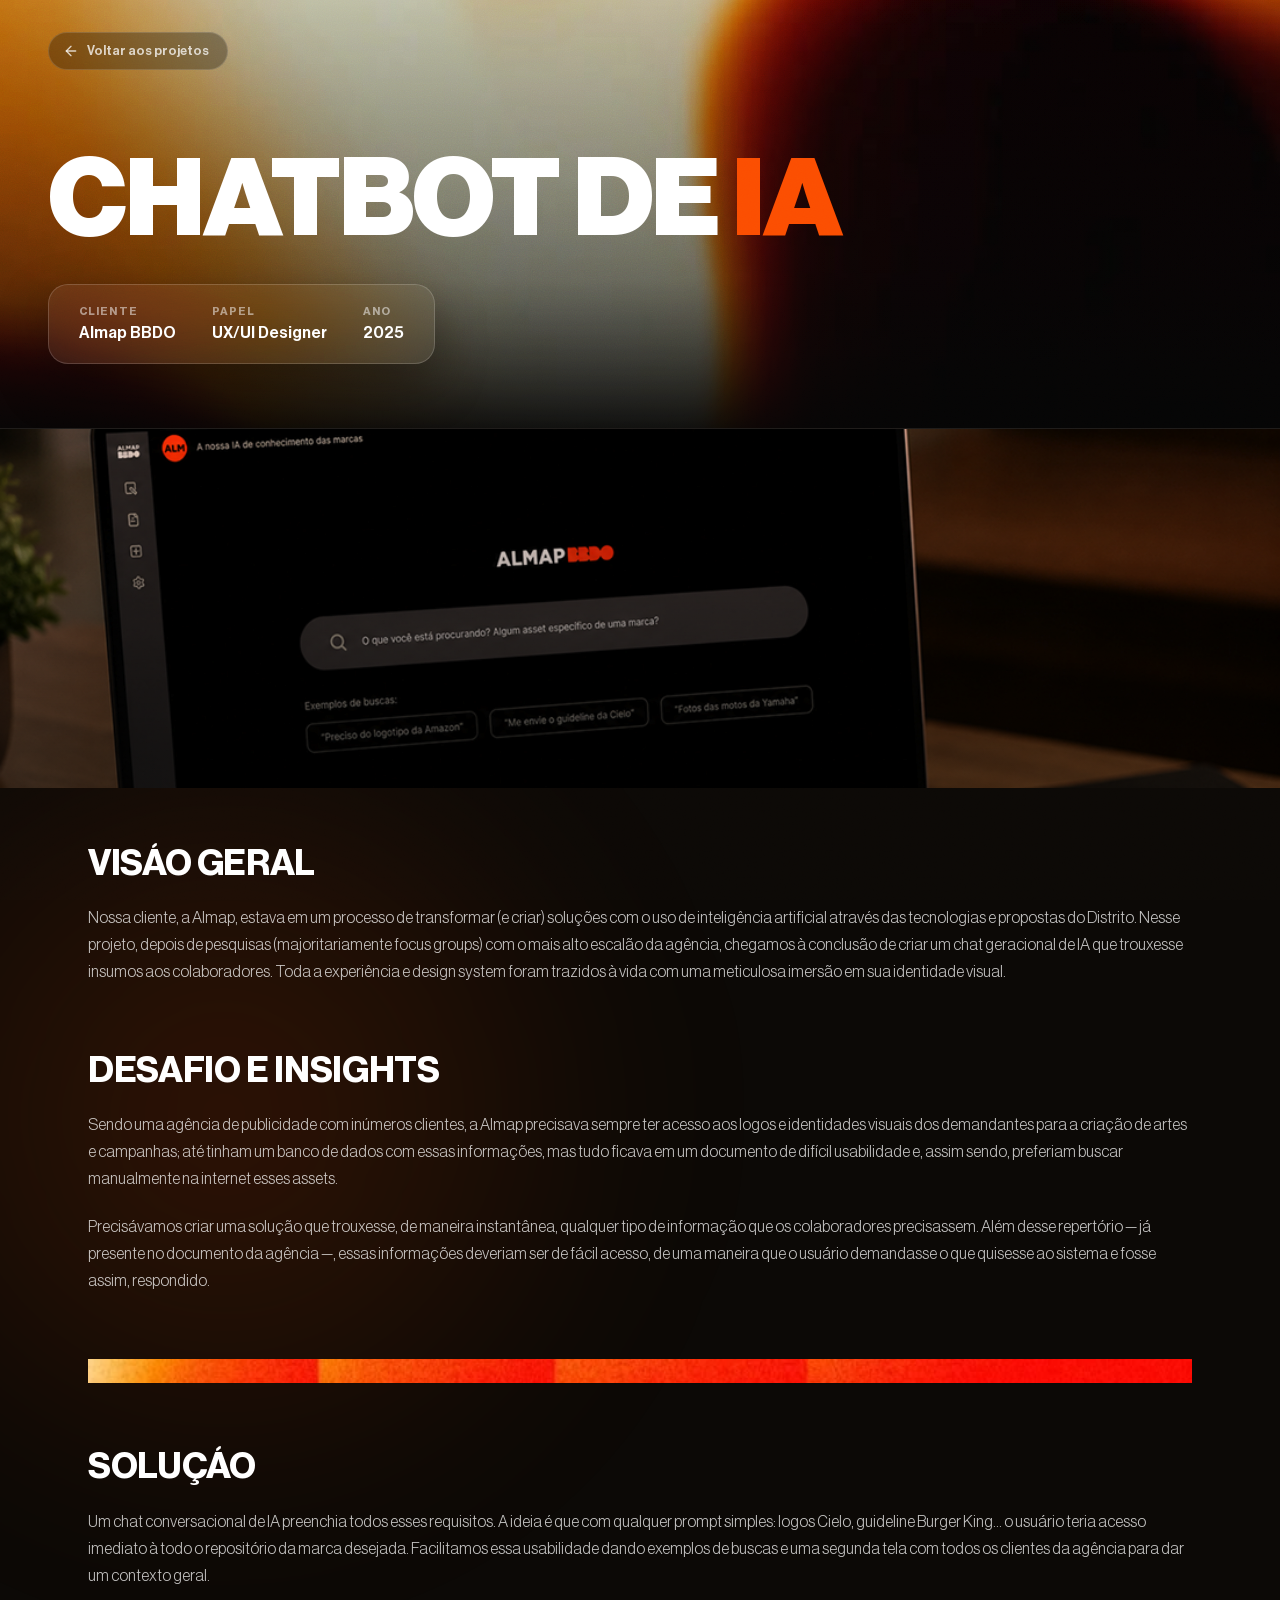
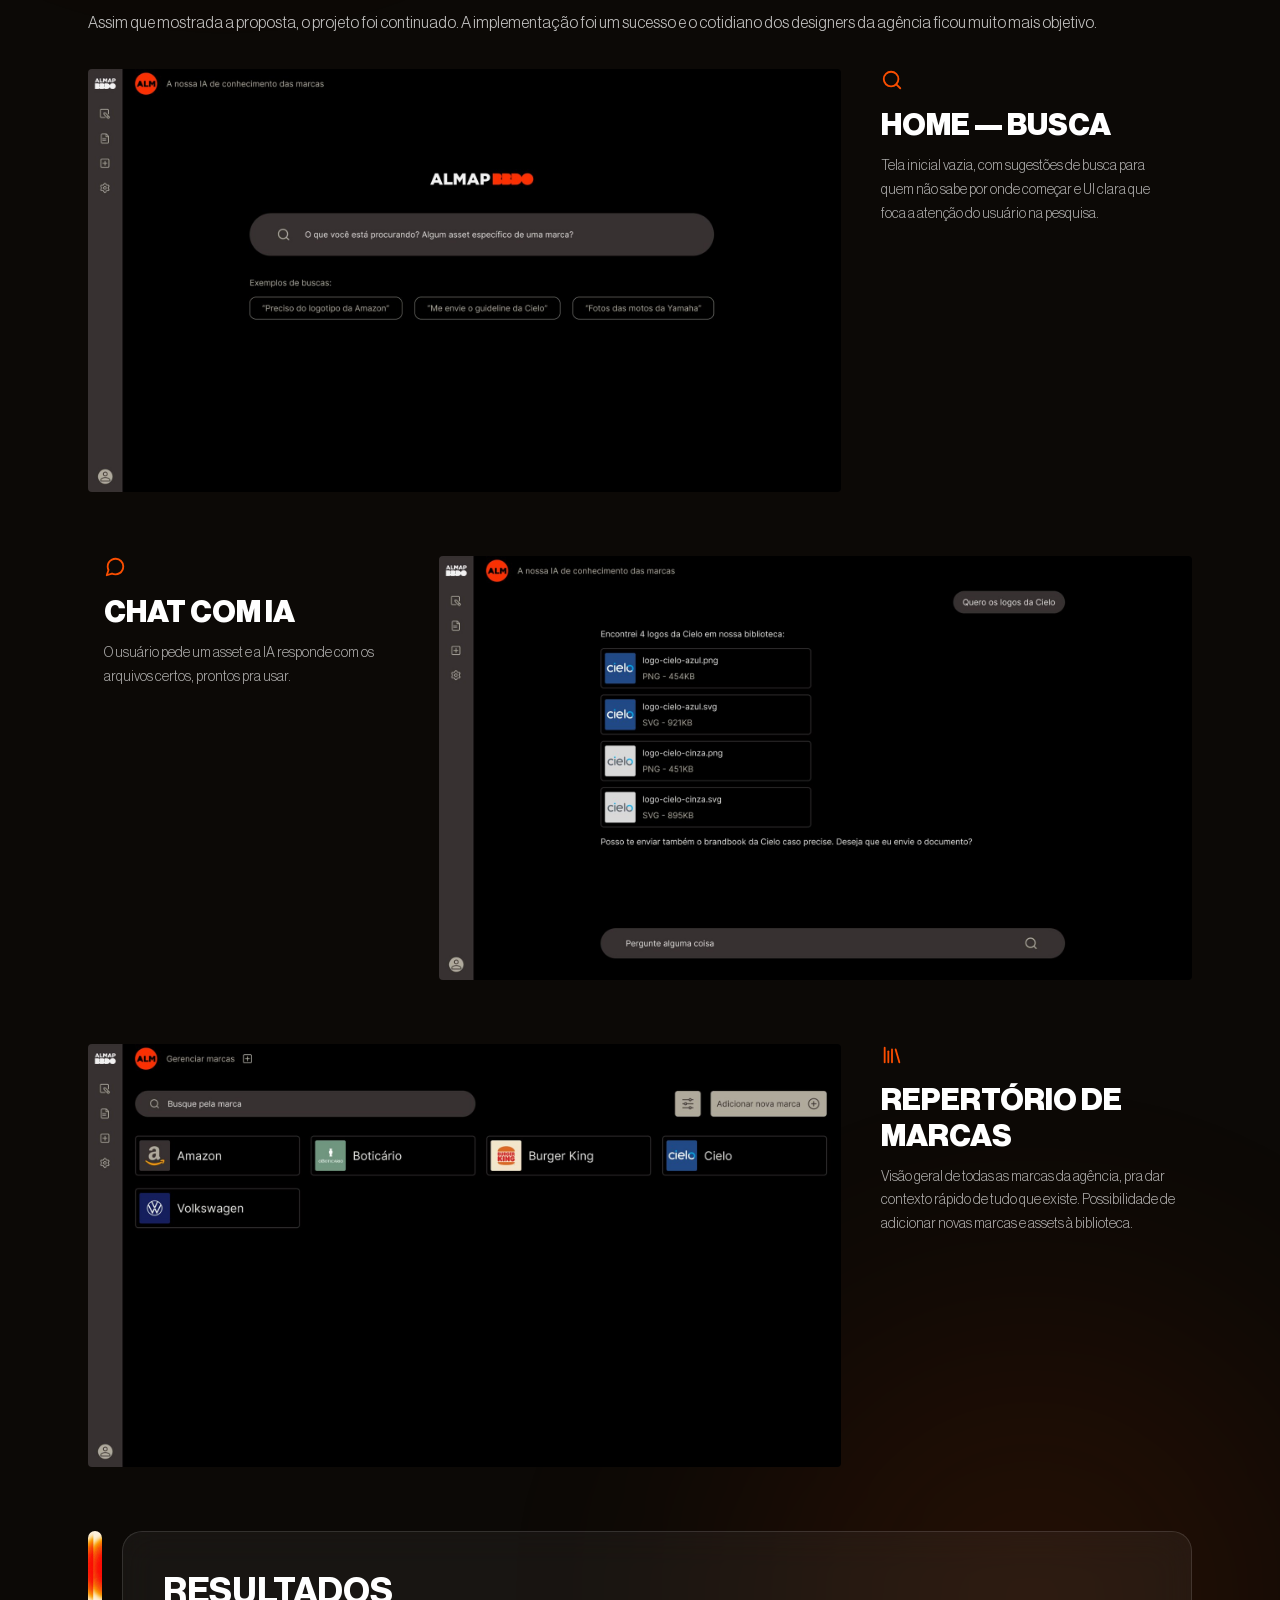
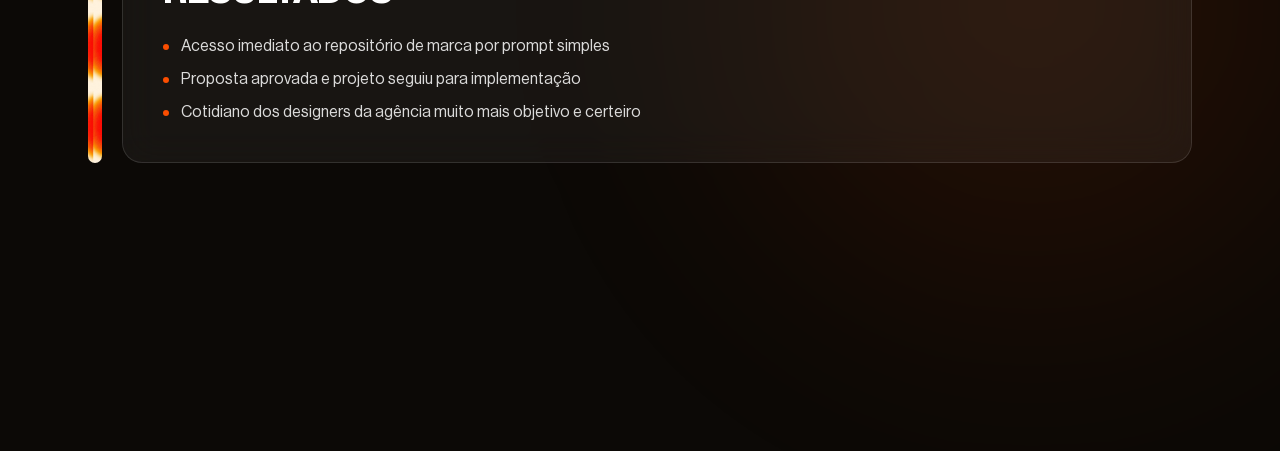
==== projeto-almap.html @ c4fae17b "Initial commit of portfolio site Static site with home page and four case study pages, ready for dep" ====
<!DOCTYPE html>
<html lang="pt-BR">
<head>
<meta charset="UTF-8" />
<meta name="viewport" content="width=device-width, initial-scale=1.0" />
<title>Chatbot de IA — Pedro Perez Dela Torre</title>
<meta name="description" content="Case study: chatbot de IA para busca de ativos de marca na Almap BBDO." />
<link rel="icon" href="assets/logo.png" />
<link rel="stylesheet" href="css/style.css" />
<link rel="stylesheet" href="css/case-study.css" />
</head>
<body class="case-study">

<a href="index.html#projetos" class="cs-back">
  <svg viewBox="0 0 24 24" fill="none" stroke="currentColor" stroke-width="2" stroke-linecap="round" stroke-linejoin="round"><path d="M19 12H5"/><path d="m12 19-7-7 7-7"/></svg>
  Voltar aos projetos
</a>

<section class="cs-hero">
  <div class="cs-heroimg" style="background-image:url('assets/case-study/vibe-flame.png')"></div>
  <div class="cs-darken"></div>
  <div class="cs-grain"></div>
  <div class="cs-hero-body">
    <h1>Chatbot de <em>IA</em></h1>
    <div class="cs-glass-card">
      <div class="meta-item"><label>Cliente</label><span>Almap BBDO</span></div>
      <div class="meta-item"><label>Papel</label><span>UX/UI Designer</span></div>
      <div class="meta-item"><label>Ano</label><span>2025</span></div>
    </div>
  </div>
</section>

<div class="cs-cover-wrap"><img src="assets/project-almap-cover.png" alt="Chatbot de IA" style="object-position:center 20%;" /></div>

<div class="cs-content">
  <div class="glow-spot a"></div>
  <div>
    <h2 class="cs-section-title">Visão geral</h2>
    <p class="cs-body-text">Nossa cliente, a Almap, estava em um processo de transformar (e criar) soluções com o uso de inteligência artificial através das tecnologias e propostas do Distrito. Nesse projeto, depois de pesquisas (majoritariamente focus groups) com o mais alto escalão da agência, chegamos à conclusão de criar um chat geracional de IA que trouxesse insumos aos colaboradores. Toda a experiência e design system foram trazidos à vida com uma meticulosa imersão em sua identidade visual.</p>
  </div>

  <div>
    <h2 class="cs-section-title">Desafio e insights</h2>
    <p class="cs-body-text">Sendo uma agência de publicidade com inúmeros clientes, a Almap precisava sempre ter acesso aos logos e identidades visuais dos demandantes para a criação de artes e campanhas; até tinham um banco de dados com essas informações, mas tudo ficava em um documento de difícil usabilidade e, assim sendo, preferiam buscar manualmente na internet esses assets.</p>
    <p class="cs-body-text" style="margin-top:20px;">Precisávamos criar uma solução que trouxesse, de maneira instantânea, qualquer tipo de informação que os colaboradores precisassem. Além desse repertório — já presente no documento da agência —, essas informações deveriam ser de fácil acesso, de uma maneira que o usuário demandasse o que quisesse ao sistema e fosse assim, respondido.</p>
  </div>
</div>

<div class="cs-strip-divider"></div>

<div class="cs-content">
  <div class="glow-spot c"></div>
  <div>
    <h2 class="cs-section-title">Solução</h2>
    <p class="cs-body-text">Um chat conversacional de IA preenchia todos esses requisitos. A ideia é que com qualquer prompt simples: logos Cielo, guideline Burger King… o usuário teria acesso imediato à todo o repositório da marca desejada. Facilitamos essa usabilidade dando exemplos de buscas e uma segunda tela com todos os clientes da agência para dar um contexto geral.</p>
    <p class="cs-body-text" style="margin-top:20px;">Assim que mostrada a proposta, o projeto foi continuado. A implementação foi um sucesso e o cotidiano dos designers da agência ficou muito mais objetivo.</p>

    <div class="cs-zigzag">
      <div class="cs-zigzag-row">
        <div class="cs-zigzag-imgwrap"><img src="assets/case-study/almap/home.jpg" alt="Home — busca" /></div>
        <div class="cs-zigzag-text">
          <div class="cs-zigzag-num"><svg viewBox="0 0 24 24" fill="none" stroke="currentColor" stroke-width="2" stroke-linecap="round" stroke-linejoin="round"><circle cx="11" cy="11" r="8"/><path d="m21 21-4.3-4.3"/></svg></div>
          <div class="cs-zigzag-title">Home — busca</div>
          <div class="cs-zigzag-desc">Tela inicial vazia, com sugestões de busca para quem não sabe por onde começar e UI clara que foca a atenção do usuário na pesquisa.</div>
        </div>
      </div>
      <div class="cs-zigzag-row rev">
        <div class="cs-zigzag-imgwrap"><img src="assets/case-study/almap/chat.jpg" alt="Chat com IA" /></div>
        <div class="cs-zigzag-text">
          <div class="cs-zigzag-num"><svg viewBox="0 0 24 24" fill="none" stroke="currentColor" stroke-width="2" stroke-linecap="round" stroke-linejoin="round"><path d="M21 11.5a8.38 8.38 0 0 1-.9 3.8 8.5 8.5 0 0 1-7.6 4.7 8.38 8.38 0 0 1-3.8-.9L3 21l1.9-5.7a8.38 8.38 0 0 1-.9-3.8 8.5 8.5 0 0 1 4.7-7.6 8.38 8.38 0 0 1 3.8-.9h.5a8.48 8.48 0 0 1 8 8v.5z"/></svg></div>
          <div class="cs-zigzag-title">Chat com IA</div>
          <div class="cs-zigzag-desc">O usuário pede um asset e a IA responde com os arquivos certos, prontos pra usar.</div>
        </div>
      </div>
      <div class="cs-zigzag-row">
        <div class="cs-zigzag-imgwrap"><img src="assets/case-study/almap/marcas.jpg" alt="Gerenciar marcas" /></div>
        <div class="cs-zigzag-text">
          <div class="cs-zigzag-num"><svg viewBox="0 0 24 24" fill="none" stroke="currentColor" stroke-width="2" stroke-linecap="round" stroke-linejoin="round"><path d="m16 6 4 14"/><path d="M12 6v14"/><path d="M8 8v12"/><path d="M4 4v16"/></svg></div>
          <div class="cs-zigzag-title">Repertório de marcas</div>
          <div class="cs-zigzag-desc">Visão geral de todas as marcas da agência, pra dar contexto rápido de tudo que existe. Possibilidade de adicionar novas marcas e assets à biblioteca.</div>
        </div>
      </div>
    </div>
  </div>

  <div class="cs-result-row">
    <div class="cs-rail-accent"></div>
    <div class="cs-result-card">
      <h2 class="cs-section-title" style="margin-bottom:24px;">Resultados</h2>
      <ul class="cs-result-list">
        <li>Acesso imediato ao repositório de marca por prompt simples</li>
        <li>Proposta aprovada e projeto seguiu para implementação</li>
        <li>Cotidiano dos designers da agência muito mais objetivo e certeiro</li>
      </ul>
    </div>
  </div>
</div>

</body>
</html>
---- css/style.css ----
/* ---------- Fonts ---------- */
@font-face {
  font-family: "Neue Haas Display";
  src: url("../fonts/NeueHaasDisplayXXThin.ttf") format("truetype");
  font-weight: 100;
  font-style: normal;
  font-display: swap;
}
@font-face {
  font-family: "Neue Haas Display";
  src: url("../fonts/NeueHaasDisplayThin.ttf") format("truetype");
  font-weight: 200;
  font-style: normal;
  font-display: swap;
}
@font-face {
  font-family: "Neue Haas Display";
  src: url("../fonts/NeueHaasDisplayLight.ttf") format("truetype");
  font-weight: 300;
  font-style: normal;
  font-display: swap;
}
@font-face {
  font-family: "Neue Haas Display";
  src: url("../fonts/NeueHaasDisplayRoman.ttf") format("truetype");
  font-weight: 400;
  font-style: normal;
  font-display: swap;
}
@font-face {
  font-family: "Neue Haas Display";
  src: url("../fonts/NeueHaasDisplayMedium.ttf") format("truetype");
  font-weight: 500;
  font-style: normal;
  font-display: swap;
}
@font-face {
  font-family: "Neue Haas Display";
  src: url("../fonts/NeueHaasDisplayBold.ttf") format("truetype");
  font-weight: 700;
  font-style: normal;
  font-display: swap;
}
@font-face {
  font-family: "Neue Haas Display";
  src: url("../fonts/NeueHaasDisplayBlack.ttf") format("truetype");
  font-weight: 900;
  font-style: normal;
  font-display: swap;
}

/* ---------- Reset ---------- */
* { margin: 0; padding: 0; box-sizing: border-box; }
html { scroll-behavior: smooth; }
body {
  font-family: "Neue Haas Display", -apple-system, BlinkMacSystemFont, "Segoe UI", sans-serif;
  background: #0a0a0a;
  color: #fff;
  -webkit-font-smoothing: antialiased;
  overflow-x: hidden;
}
img { display: block; max-width: 100%; }
a { color: inherit; text-decoration: none; }
button { font: inherit; }

/* ---------- Tokens ---------- */
:root {
  --orange: #fb4e01;
  --orange-deep: #d63e00;
  --black: #0a0a0a;
  --page-pad: clamp(24px, 4vw, 48px);
  --topbar-h: clamp(72px, 9vw, 104px);
}

/* ---------- Topbar: logo | nav pill | name, all on one vertical axis ---------- */
.topbar {
  position: fixed;
  top: 0;
  left: 0;
  right: 0;
  z-index: 100;
  height: var(--topbar-h);
  display: grid;
  grid-template-columns: 1fr auto 1fr;
  align-items: center;
  padding: 0 var(--page-pad);
  pointer-events: none;
}
.topbar > * { pointer-events: auto; }

.logo-mark {
  justify-self: start;
  transition: opacity 0.3s ease, transform 0.3s ease;
}
.logo-mark img { width: 38px; height: auto; display: block; }

.topbar .name {
  justify-self: end;
  font-weight: 400;
  font-size: clamp(15px, 1.6vw, 22px);
  letter-spacing: 0.01em;
  white-space: nowrap;
  overflow: hidden;
  text-overflow: ellipsis;
  max-width: 100%;
  transition: opacity 0.3s ease, transform 0.3s ease;
}

.topbar.is-scrolled .logo-mark,
.topbar.is-scrolled .name {
  opacity: 0;
  transform: translateY(-6px);
  pointer-events: none;
}

.nav-pill {
  display: flex;
  align-items: center;
  gap: clamp(16px, 3vw, 48px);
  padding: 14px clamp(18px, 3vw, 32px);
  background: rgba(0, 0, 0, 0.14);
  backdrop-filter: blur(10px);
  -webkit-backdrop-filter: blur(10px);
  border-radius: 999px;
  border: 1px solid rgba(255, 255, 255, 0.08);
}
.nav-pill a {
  display: flex;
  align-items: center;
  justify-content: center;
  width: 36px;
  height: 36px;
  color: rgba(255, 255, 255, 0.4);
  transition: color 0.2s ease;
}
.nav-pill a svg {
  width: 24px;
  height: 24px;
  transition: transform 0.2s ease;
}
.nav-pill a[data-section="contato"] svg {
  width: 21px;
  height: 21px;
}
.nav-pill a:hover { color: rgba(255, 255, 255, 0.7); }
.nav-pill a.is-active {
  color: #fff;
}
.nav-pill a.is-active svg {
  transform: scale(1.2);
}

/* ---------- Hero ---------- */
.hero {
  position: relative;
  min-height: 100vh;
  min-height: 100dvh;
  background-color: #fa4f02;
  background-image: url("../assets/home-bg.png");
  background-size: auto 115%;
  background-position: center calc(100% + 35px);
  background-repeat: no-repeat;
  display: flex;
  align-items: center;
  overflow: hidden;
  scroll-margin-top: var(--topbar-h);
}
.hero-inner {
  position: relative;
  z-index: 1;
  width: 100%;
  padding: 0 var(--page-pad);
}
.hero h1 {
  font-weight: 300;
  font-size: clamp(48px, 8vw, 96px);
  line-height: 0.98;
  letter-spacing: -0.01em;
}
.hero-tags {
  display: flex;
  flex-direction: column;
  gap: 10px;
  margin-top: clamp(24px, 4vw, 40px);
}
.tags-row {
  display: flex;
  flex-wrap: wrap;
  gap: 10px;
}
.hero-tags span {
  border: 1px solid rgba(255, 255, 255, 0.55);
  border-radius: 999px;
  padding: 8px 18px;
  font-size: 13px;
  font-weight: 700;
  white-space: nowrap;
  background: rgba(0, 0, 0, 0.12);
}
.hero-name { display: none; }

/* ---------- Projects section ---------- */
#projetos {
  position: relative;
  overflow: hidden;
  background-color: var(--black);
  background-image: url("../assets/projects-bg-plain.png");
  background-size: 100% auto;
  background-position: top center;
  background-repeat: no-repeat;
  background-attachment: fixed;
  scroll-margin-top: var(--topbar-h);
}
.projects-ball {
  position: absolute;
  top: 0;
  left: 0;
  width: clamp(560px, 75vw, 1100px);
  aspect-ratio: 1 / 1;
  background-image: url("../assets/projects-bola.png");
  background-size: contain;
  background-repeat: no-repeat;
  background-position: center;
  opacity: 0.4;
  pointer-events: none;
  z-index: 0;
  will-change: transform;
}
.projects-hero {
  position: relative;
  min-height: 60vh;
  display: flex;
  align-items: flex-end;
  padding: calc(var(--topbar-h) + 88px) var(--page-pad) 64px;
}
.projects-hero h1 {
  font-weight: 300;
  font-size: clamp(36px, 6vw, 56px);
}

.project-list {
  position: relative;
  display: flex;
  flex-direction: column;
  gap: clamp(32px, 6vw, 64px);
  padding: 0 var(--page-pad) 120px;
  max-width: 1200px;
  margin: 0 auto;
}

.project-card {
  position: relative;
  border-radius: 20px;
  overflow: hidden;
  background: #050505;
  box-shadow: 0 30px 60px rgba(0, 0, 0, 0.45);
}
.project-card .card-link {
  position: absolute;
  inset: 0;
  z-index: 5;
}
.project-card .cover {
  position: relative;
  height: clamp(280px, 42vw, 460px);
  overflow: hidden;
}
.project-card .cover img {
  width: 100%;
  height: 100%;
  object-fit: cover;
  object-position: center 30%;
}
.project-card .cover::after {
  content: "";
  position: absolute;
  inset: 0;
  background: linear-gradient(to bottom, rgba(0, 0, 0, 0) 45%, rgba(0, 0, 0, 0.55) 75%, rgba(0, 0, 0, 0.92) 100%);
}
.project-card .body {
  position: relative;
  padding: 0 clamp(24px, 4vw, 48px) clamp(28px, 4vw, 40px);
  margin-top: -80px;
}
.project-card .tag {
  display: inline-block;
  border: 1px solid rgba(255, 255, 255, 0.6);
  border-radius: 999px;
  padding: 8px 18px;
  font-size: 13px;
  font-weight: 700;
  margin-bottom: 20px;
}
.project-card h2 {
  font-weight: 800;
  font-size: clamp(24px, 3.4vw, 40px);
  line-height: 1.1;
  max-width: 80%;
}
.project-card .year {
  color: var(--orange);
  font-weight: 500;
  margin-top: 10px;
  font-size: 15px;
}
.project-card .brand {
  margin-top: 28px;
  height: 22px;
}
.project-card .brand img { height: 100%; width: auto; }
.project-card .arrow-btn {
  position: absolute;
  right: clamp(24px, 4vw, 48px);
  bottom: clamp(28px, 4vw, 40px);
  width: 64px;
  height: 64px;
  border-radius: 18px;
  border: 1px solid rgba(255, 255, 255, 0.35);
  color: var(--orange);
  display: flex;
  align-items: center;
  justify-content: center;
  transition: background 0.2s ease, color 0.2s ease, transform 0.2s ease;
}
.project-card .arrow-btn svg { width: 22px; height: 22px; }
.project-card:hover .arrow-btn {
  background: var(--orange);
  border-color: var(--orange);
  color: #0a0a0a;
  transform: translate(3px, -3px);
}

/* ---------- Footer / Contato (anchor section, not a page) ---------- */
.site-footer {
  scroll-margin-top: var(--topbar-h);
  background: var(--black);
  border-top: 1px solid rgba(255, 255, 255, 0.08);
  padding: clamp(48px, 8vw, 96px) var(--page-pad) 0;
  display: flex;
  flex-direction: column;
  gap: clamp(36px, 6vw, 56px);
}

.footer-split {
  width: 100%;
  max-width: 1200px;
  margin: 0 auto;
  display: grid;
  grid-template-columns: 1.3fr 1fr;
  gap: clamp(32px, 5vw, 56px);
  align-items: start;
}
.footer-intro .logo-mark img {
  width: clamp(48px, 6vw, 72px);
  height: auto;
  margin-bottom: clamp(20px, 3vw, 28px);
}
.site-footer h2 {
  font-weight: 300;
  font-size: clamp(44px, 7vw, 84px);
  line-height: 1.05;
}

.contact-col {
  display: flex;
  flex-direction: column;
  gap: 32px;
}
.contact-col .row {
  display: flex;
  flex-direction: column;
  gap: 8px;
  border-bottom: 1px solid rgba(255, 255, 255, 0.1);
  padding-bottom: 24px;
}
.contact-col .row:last-child { border-bottom: none; padding-bottom: 0; }
.contact-col label {
  font-size: 13px;
  font-weight: 700;
  letter-spacing: 0.1em;
  text-transform: uppercase;
  color: rgba(255, 255, 255, 0.4);
}
.contact-col a {
  display: block;
  font-size: clamp(20px, 2.6vw, 33px);
  font-weight: 500;
  line-height: 1.1;
  color: #fff;
  white-space: nowrap;
  transition: color 0.2s ease;
}
.contact-col a:hover { color: var(--orange); }

.footer-bottom {
  width: 100%;
  max-width: 1200px;
  margin: 0 auto;
  display: flex;
  align-items: center;
  justify-content: space-between;
  gap: 16px;
  padding: clamp(16px, 3vw, 20px) 0;
  border-top: 1px solid rgba(255, 255, 255, 0.08);
  color: rgba(255, 255, 255, 0.4);
  font-size: 13px;
}
.back-top {
  display: inline-flex;
  align-items: center;
  gap: 6px;
  color: rgba(255, 255, 255, 0.55);
  transition: color 0.2s ease;
}
.back-top:hover { color: #fff; }

/* ---------- Responsive ---------- */
@media (max-width: 860px) {
  .hero::after {
    content: "";
    position: absolute;
    inset: 0;
    background: linear-gradient(180deg, rgba(0, 0, 0, 0) 0%, rgba(0, 0, 0, 0.45) 45%, rgba(0, 0, 0, 0.72) 100%);
    z-index: 0;
  }
  .hero-inner {
    padding-top: calc(var(--topbar-h) + 24px);
  }
  .topbar .name { display: none; }
  .logo-mark img { width: 28px; }
  .hero-name {
    display: block;
    margin-bottom: 10px;
    font-weight: 500;
    font-size: 13px;
    letter-spacing: 0.08em;
    text-transform: uppercase;
    opacity: 0.75;
  }
  .project-card .body { margin-top: -60px; }
  .project-card h2 { max-width: 100%; }
  .project-card .arrow-btn { width: 52px; height: 52px; border-radius: 14px; }
  .footer-split {
    grid-template-columns: 1fr;
    align-items: start;
    gap: 32px;
  }
}
---- css/case-study.css ----
/* ---------- Case Study template (shared across all projects) ---------- */

body.case-study {
  background: #0c0906;
  position: relative;
  overflow-x: hidden;
}

/* continuous grain across the whole page */
body.case-study::before {
  content: "";
  position: fixed;
  inset: 0;
  z-index: 50;
  opacity: 0.05;
  mix-blend-mode: overlay;
  pointer-events: none;
  background-image: url("data:image/svg+xml,%3Csvg xmlns='http://www.w3.org/2000/svg' width='180' height='180'%3E%3Cfilter id='n'%3E%3CfeTurbulence type='fractalNoise' baseFrequency='0.85' numOctaves='2' stitchTiles='stitch'/%3E%3C/filter%3E%3Crect width='100%25' height='100%25' filter='url(%23n)'/%3E%3C/svg%3E");
}

/* soft ambient glows behind content columns */
.glow-spot {
  position: absolute;
  width: min(70vw, 900px);
  aspect-ratio: 1 / 1;
  border-radius: 50%;
  pointer-events: none;
  z-index: 0;
  filter: blur(80px);
}
.glow-spot.a { top: -120px; left: -22%; background: radial-gradient(circle, rgba(251, 78, 1, 0.16), transparent 70%); }
.glow-spot.c { bottom: -160px; right: -20%; background: radial-gradient(circle, rgba(214, 62, 0, 0.14), transparent 70%); }
.cs-content > .glow-spot { position: absolute; z-index: -1; }

/* back link */
.cs-back {
  position: fixed;
  top: clamp(20px, 3vw, 32px);
  left: clamp(20px, 4vw, 48px);
  z-index: 40;
  display: inline-flex;
  align-items: center;
  gap: 8px;
  font-size: 13px;
  font-weight: 500;
  color: rgba(255, 255, 255, 0.75);
  background: rgba(0, 0, 0, 0.3);
  backdrop-filter: blur(14px);
  -webkit-backdrop-filter: blur(14px);
  border: 1px solid rgba(255, 255, 255, 0.14);
  border-radius: 999px;
  padding: 10px 18px 10px 14px;
  transition: color 0.2s ease, background 0.2s ease;
}
.cs-back svg { width: 16px; height: 16px; }
.cs-back:hover { color: #fff; background: rgba(0, 0, 0, 0.5); }

.eyebrow {
  display: inline-block;
  font-size: 12px;
  font-weight: 700;
  letter-spacing: 0.14em;
  text-transform: uppercase;
  color: var(--orange);
  margin-bottom: 20px;
}
.cs-section-title {
  font-weight: 700;
  text-transform: uppercase;
  letter-spacing: -0.01em;
  font-size: clamp(24px, 3vw, 36px);
  line-height: 1.15;
  margin-bottom: 20px;
}
.cs-body-text {
  font-size: 16px;
  line-height: 1.7;
  font-weight: 300;
  color: rgba(255, 255, 255, 0.75);
  max-width: none;
}
.cs-result-list { list-style: none; display: flex; flex-direction: column; gap: 14px; margin-top: 20px; }
.cs-result-list li { display: flex; align-items: center; gap: 12px; font-size: 16px; color: rgba(255, 255, 255, 0.85); }
.cs-result-list li::before { content: ""; width: 6px; height: 6px; border-radius: 50%; background: var(--orange); flex-shrink: 0; }

/* ---------- Hero ---------- */
.cs-hero {
  position: relative;
  display: flex;
  flex-direction: column;
  justify-content: flex-end;
  padding: 150px var(--page-pad) 64px;
  overflow: hidden;
  background: #0c0906;
  border-bottom: 1px solid rgba(255, 255, 255, 0.08);
}
.cs-hero .cs-heroimg {
  position: absolute;
  inset: 0;
  z-index: 0;
  background-size: cover;
  background-position: center;
}
.cs-hero .cs-darken { position: absolute; inset: 0; z-index: 0; background: rgba(0, 0, 0, 0.1); }
.cs-hero .cs-heroimg::after {
  content: "";
  position: absolute;
  inset: 0;
  background: linear-gradient(180deg, rgba(5, 5, 5, 0.15) 0%, rgba(5, 5, 5, 0.55) 65%, rgba(5, 5, 5, 0.95) 100%);
}
.cs-hero .cs-grain {
  position: absolute;
  inset: 0;
  z-index: 1;
  opacity: 0.09;
  mix-blend-mode: overlay;
  pointer-events: none;
  background-image: url("data:image/svg+xml,%3Csvg xmlns='http://www.w3.org/2000/svg' width='180' height='180'%3E%3Cfilter id='n'%3E%3CfeTurbulence type='fractalNoise' baseFrequency='0.85' numOctaves='2' stitchTiles='stitch'/%3E%3C/filter%3E%3Crect width='100%25' height='100%25' filter='url(%23n)'/%3E%3C/svg%3E");
}
.cs-hero-body { position: relative; z-index: 2; }
.cs-hero h1 {
  font-weight: 900;
  font-size: clamp(44px, 8.5vw, 110px);
  line-height: 0.94;
  letter-spacing: -0.02em;
  text-transform: uppercase;
}
.cs-hero h1 em { font-style: normal; color: var(--orange); }
.cs-hero .cs-sub {
  font-size: clamp(15px, 1.7vw, 19px);
  font-weight: 300;
  color: rgba(255, 255, 255, 0.75);
  max-width: 600px;
  margin: 22px 0 36px;
}
.cs-glass-card {
  display: inline-flex;
  gap: clamp(20px, 3vw, 36px);
  margin-top: clamp(24px, 3vw, 32px);
  padding: 20px clamp(20px, 3vw, 30px);
  border-radius: 20px;
  background: rgba(255, 255, 255, 0.07);
  backdrop-filter: blur(22px) saturate(140%);
  -webkit-backdrop-filter: blur(22px) saturate(140%);
  border: 1px solid rgba(255, 255, 255, 0.16);
  box-shadow: 0 20px 50px rgba(0, 0, 0, 0.35);
}
.cs-glass-card .meta-item label { display: block; font-size: 11px; font-weight: 700; letter-spacing: 0.1em; text-transform: uppercase; color: rgba(255, 255, 255, 0.5); margin-bottom: 6px; }
.cs-glass-card .meta-item span { font-size: 16px; font-weight: 500; }

/* ---------- Cover ---------- */
.cs-cover-wrap { position: relative; }
.cs-cover-wrap img { width: 100%; height: clamp(220px, 28vw, 420px); object-fit: cover; object-position: center; margin: 0 auto; }
.cs-cover-wrap::after {
  content: "";
  position: absolute;
  inset: 0;
  background: linear-gradient(180deg, rgba(251, 78, 1, 0.12), rgba(10, 10, 10, 0.55) 90%);
  mix-blend-mode: multiply;
  pointer-events: none;
}

/* ---------- Content ---------- */
.cs-content {
  position: relative;
  max-width: 1200px;
  margin: 0 auto;
  padding: clamp(40px, 5vw, 72px) var(--page-pad);
  display: flex;
  flex-direction: column;
  gap: clamp(40px, 5vw, 72px);
}
.cs-content > * { position: relative; z-index: 1; }
.cs-cover-wrap + .cs-content { padding-top: clamp(32px, 5vw, 56px); }
.cs-content:last-of-type { padding-bottom: clamp(72px, 10vw, 130px); }

/* ---------- Glass compare frames ---------- */
.cs-compare { display: grid; grid-template-columns: 1fr 1fr; gap: 20px; }
.cs-compare.single { grid-template-columns: 1fr; max-width: 640px; margin-top: 32px; }

/* ---------- Editorial minimal image (no card, flows with text) ---------- */
.cs-editorial-rule { height: 2px; width: calc(50% - 270px); background: var(--orange); margin-top: 32px; }
.cs-editorial-rule.bottom-right { margin-top: 24px; margin-left: auto; }
.cs-editorial-img { max-width: 720px; margin: 18px auto 0; }
.cs-editorial-img img { border-radius: 2px; }
.cs-editorial-cap { margin-top: 12px; font-size: 13px; font-weight: 300; color: rgba(255, 255, 255, 0.5); text-align: right; }
.cs-editorial-title { margin-top: 32px; font-size: 13px; font-weight: 300; color: rgba(255, 255, 255, 0.5); text-align: left; }
.cs-editorial-title + .cs-editorial-rule { margin-top: 8px; }
.cs-compare figure {
  border-radius: 18px;
  overflow: hidden;
  background: rgba(255, 255, 255, 0.05);
  backdrop-filter: blur(14px);
  -webkit-backdrop-filter: blur(14px);
  border: 1px solid rgba(255, 255, 255, 0.14);
}
.cs-compare figcaption {
  padding: 14px 20px;
  font-size: 11px;
  font-weight: 700;
  letter-spacing: 0.1em;
  text-transform: uppercase;
  color: rgba(255, 255, 255, 0.5);
  border-top: 1px solid rgba(255, 255, 255, 0.1);
}
.cs-compare figcaption.after { color: var(--orange); }

/* ---------- Process image gallery ---------- */
.cs-gallery {
  margin-top: 32px;
  display: flex;
  flex-direction: column;
  gap: 16px;
}
.cs-gallery-grid {
  display: grid;
  grid-template-columns: repeat(auto-fit, minmax(240px, 1fr));
}
.cs-gallery-grid figure {
  margin: 0;
  border-radius: 16px;
  overflow: hidden;
  background: rgba(255, 255, 255, 0.05);
  backdrop-filter: blur(14px);
  -webkit-backdrop-filter: blur(14px);
  border: 1px solid rgba(255, 255, 255, 0.14);
}
.cs-gallery-grid img { width: 100%; height: 200px; object-fit: cover; object-position: top; display: block; }
.cs-gallery-grid figcaption {
  padding: 12px 16px;
  font-size: 11px;
  font-weight: 700;
  letter-spacing: 0.08em;
  text-transform: uppercase;
  color: rgba(255, 255, 255, 0.55);
  border-top: 1px solid rgba(255, 255, 255, 0.1);
}
.cs-gallery-row {
  position: relative;
  aspect-ratio: 1600 / 906;
  border-radius: 16px;
  overflow: hidden;
  background: rgba(255, 255, 255, 0.05);
  border: 1px solid rgba(255, 255, 255, 0.14);
  display: flex;
  align-items: center;
  justify-content: center;
  padding: 24px;
  box-sizing: border-box;
}
.cs-gallery-row img { max-width: 100%; max-height: 100%; width: auto; height: auto; display: block; border-radius: 8px; }
.cs-gallery-contain {
  display: block;
  overflow-y: auto;
  -webkit-overflow-scrolling: touch;
  scrollbar-width: thin;
  scrollbar-color: var(--orange) rgba(255, 255, 255, 0.08);
}
.cs-gallery-contain img { width: 75%; max-width: 75%; max-height: none; height: auto; margin: 0 auto; }
.cs-gallery-contain::-webkit-scrollbar { width: 6px; }
.cs-gallery-contain::-webkit-scrollbar-track { background: rgba(255, 255, 255, 0.06); }
.cs-gallery-contain::-webkit-scrollbar-thumb { background: var(--orange); border-radius: 999px; }
.cs-gallery-label {
  position: absolute;
  top: 16px;
  left: 16px;
  display: flex;
  align-items: baseline;
  gap: 10px;
  background: rgba(0, 0, 0, 0.55);
  backdrop-filter: blur(10px);
  -webkit-backdrop-filter: blur(10px);
  padding: 8px 16px;
  border-radius: 10px;
}
.cs-gallery-num { font-size: 18px; font-weight: 900; color: var(--orange); line-height: 1; }
.cs-gallery-cap { font-size: 11px; font-weight: 700; text-transform: uppercase; letter-spacing: 0.06em; color: #fff; }
.cs-gallery-note {
  margin-top: 14px;
  font-size: 12px;
  font-style: italic;
  color: rgba(255, 255, 255, 0.4);
}

/* ---------- Zigzag product-screens gallery ---------- */
.cs-zigzag { display: flex; flex-direction: column; gap: 64px; margin-top: 32px; }
.cs-zigzag-row { display: grid; grid-template-columns: 2.3fr 1fr; align-items: start; gap: 24px; }
.cs-zigzag-row.rev { grid-template-columns: 1fr 2.3fr; }
.cs-zigzag-row.rev .cs-zigzag-imgwrap { order: 2; }
.cs-zigzag-row.rev .cs-zigzag-text { order: 1; }
.cs-zigzag-imgwrap img { width: 100%; height: auto; display: block; border-radius: 4px; }
.cs-zigzag-text { padding: 0 16px; justify-self: start; text-align: left; }
.cs-zigzag-num { color: var(--orange); font-weight: 900; font-size: 38px; line-height: 1; margin-bottom: 16px; opacity: 1; }
.cs-zigzag-num svg { width: 22px; height: 22px; display: block; }
.cs-zigzag-title { font-size: clamp(22px, 2.6vw, 30px); font-weight: 800; text-transform: uppercase; margin-bottom: 12px; }
.cs-zigzag-desc { font-size: 14px; font-weight: 300; color: rgba(255, 255, 255, 0.65); line-height: 1.7; max-width: 420px; }

/* ---------- Glass result card ---------- */
.cs-result-card {
  flex: 1;
  border-radius: 20px;
  padding: clamp(28px, 4vw, 40px);
  background: rgba(255, 255, 255, 0.05);
  backdrop-filter: blur(18px);
  -webkit-backdrop-filter: blur(18px);
  border: 1px solid rgba(255, 255, 255, 0.12);
}

/* ---------- Accent strip between sections (matches content margins) ---------- */
.cs-strip-divider {
  height: clamp(14px, 2vw, 24px);
  max-width: calc(1200px - 2 * var(--page-pad));
  width: calc(100% - 2 * var(--page-pad));
  margin: 0 auto;
  background-image: url("../assets/case-study/vibe-bands.webp");
  background-size: cover;
  background-position: center 30%;
}

/* ---------- Vertical color rail beside Resultados ---------- */
.cs-result-row { display: flex; gap: clamp(14px, 2vw, 20px); align-items: stretch; }
.cs-rail-accent {
  width: 14px;
  border-radius: 8px;
  flex-shrink: 0;
  background-image: url("../assets/case-study/vibe-bands.webp");
  background-size: 400% auto;
  background-position: 15% center;
}

@media (max-width: 700px) {
  .cs-compare { grid-template-columns: 1fr; }
  .cs-hero { padding-top: 110px; }
  .cs-zigzag-row, .cs-zigzag-row.rev { grid-template-columns: 1fr; }
  .cs-zigzag-row.rev .cs-zigzag-imgwrap, .cs-zigzag-row.rev .cs-zigzag-text { order: initial; }
}
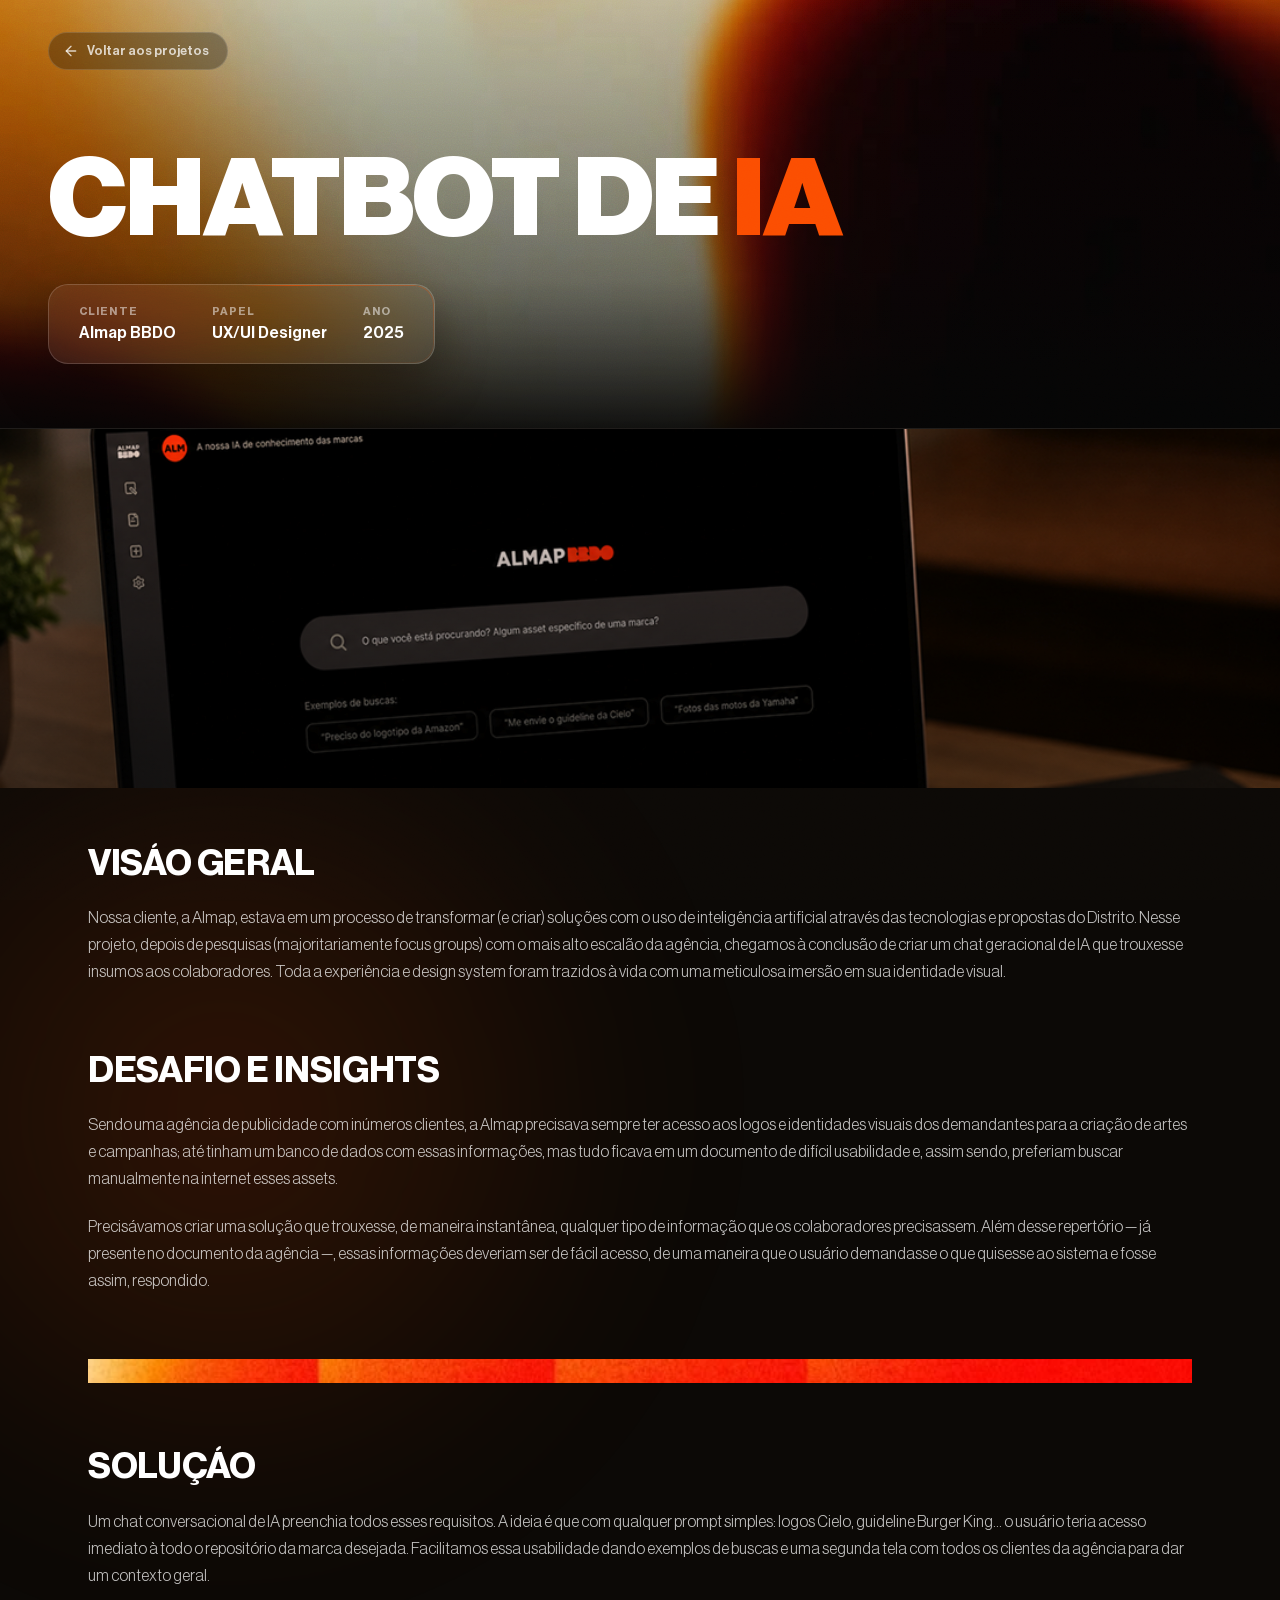
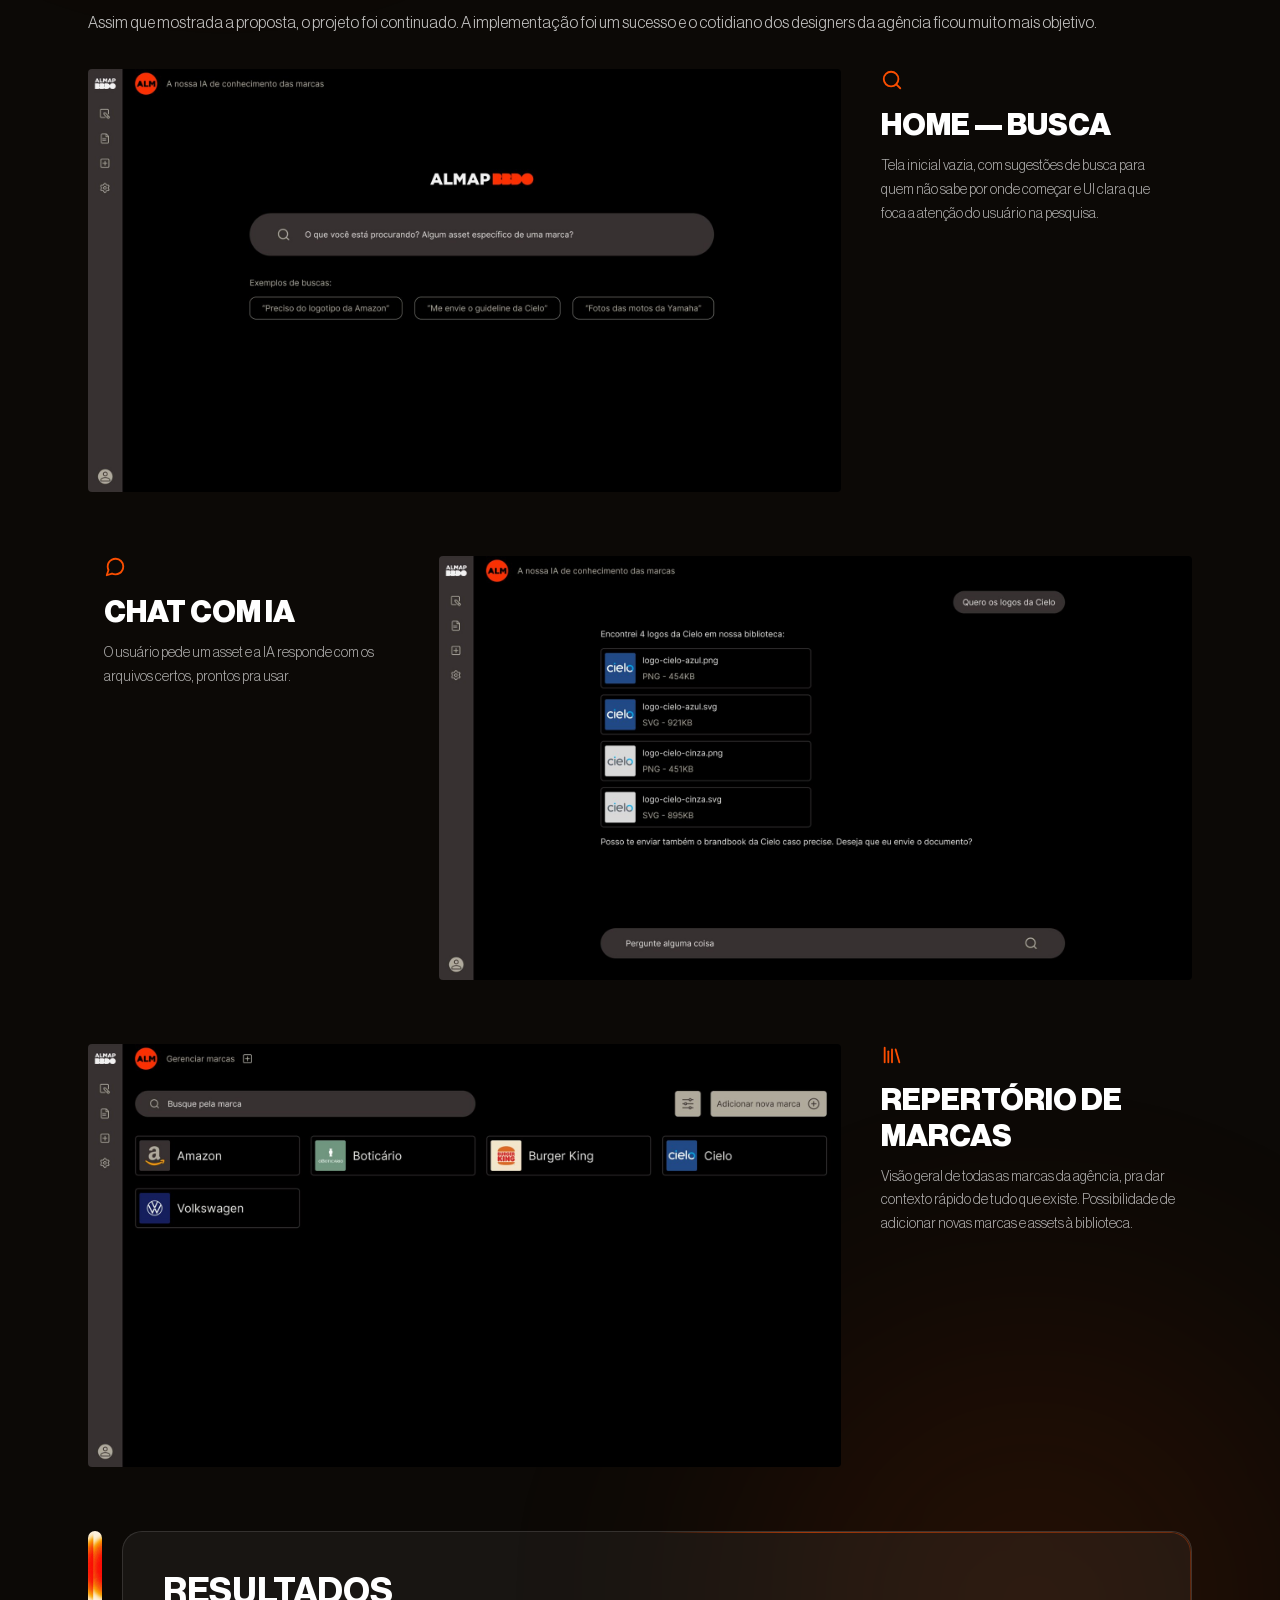
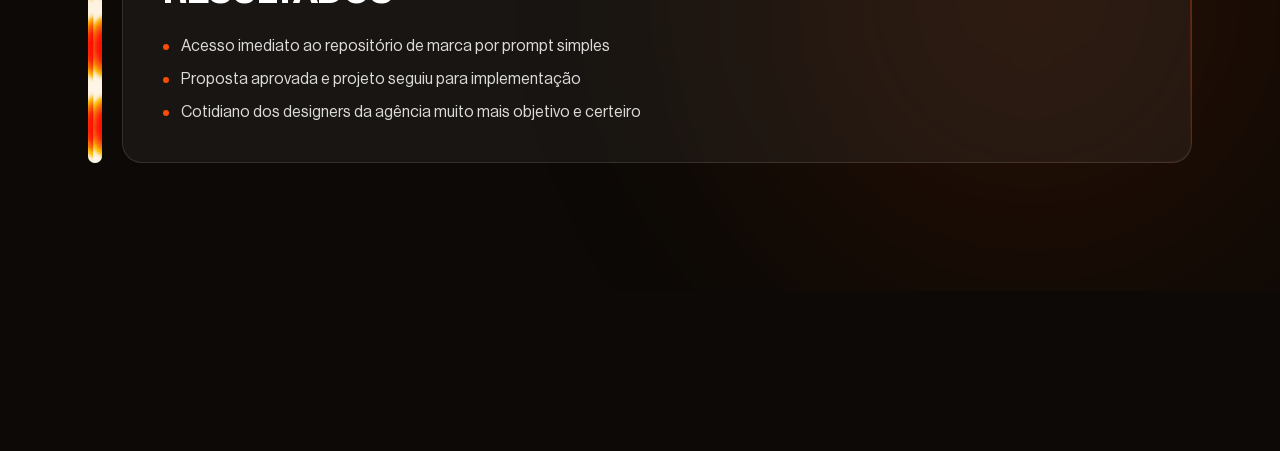
==== commit f20844e2: "Visual refinement pass: fix mobile overflow, add ambient light effects - Fix real horizontal-overflo" ====
--- a/projeto-almap.html
+++ b/projeto-almap.html
@@ -5,11 +5,13 @@
 <meta name="viewport" content="width=device-width, initial-scale=1.0" />
 <title>Chatbot de IA — Pedro Perez Dela Torre</title>
 <meta name="description" content="Case study: chatbot de IA para busca de ativos de marca na Almap BBDO." />
-<link rel="icon" href="assets/logo.png" />
+<link rel="icon" href="assets/favicon.png" />
 <link rel="stylesheet" href="css/style.css" />
 <link rel="stylesheet" href="css/case-study.css" />
 </head>
 <body class="case-study">
+
+<div class="cursor-glow" aria-hidden="true"></div>
 
 <a href="index.html#projetos" class="cs-back">
   <svg viewBox="0 0 24 24" fill="none" stroke="currentColor" stroke-width="2" stroke-linecap="round" stroke-linejoin="round"><path d="M19 12H5"/><path d="m12 19-7-7 7-7"/></svg>
@@ -96,5 +98,6 @@
   </div>
 </div>
 
+<script src="js/main.js"></script>
 </body>
 </html>
--- a/css/style.css
+++ b/css/style.css
@@ -51,7 +51,7 @@
 
 /* ---------- Reset ---------- */
 * { margin: 0; padding: 0; box-sizing: border-box; }
-html { scroll-behavior: smooth; }
+html { scroll-behavior: smooth; overflow-x: hidden; }
 body {
   font-family: "Neue Haas Display", -apple-system, BlinkMacSystemFont, "Segoe UI", sans-serif;
   background: #0a0a0a;
@@ -70,6 +70,63 @@
   --black: #0a0a0a;
   --page-pad: clamp(24px, 4vw, 48px);
   --topbar-h: clamp(72px, 9vw, 104px);
+}
+
+/* ---------- Ambient cursor glow ---------- */
+.cursor-glow {
+  position: fixed;
+  top: 0;
+  left: 0;
+  width: 640px;
+  height: 640px;
+  margin: -320px 0 0 -320px;
+  border-radius: 50%;
+  background: radial-gradient(circle, rgba(251, 78, 1, 0.35), transparent 70%);
+  filter: blur(70px);
+  pointer-events: none;
+  z-index: -2;
+  opacity: 0;
+  transition: opacity 0.5s ease;
+  will-change: transform;
+}
+.cursor-glow.is-active { opacity: 1; }
+
+/* ---------- Interactive pulse (hover + click) ---------- */
+@keyframes pulse-glow {
+  0%, 100% { box-shadow: 0 0 0 0 rgba(251, 78, 1, 0.45); }
+  50% { box-shadow: 0 0 0 10px rgba(251, 78, 1, 0); }
+}
+@keyframes pulse-ripple {
+  from { transform: scale(1); opacity: 0.9; }
+  to { transform: scale(9); opacity: 0; }
+}
+.pulse-ripple {
+  position: absolute;
+  top: 50%;
+  left: 50%;
+  width: 12px;
+  height: 12px;
+  margin: -6px 0 0 -6px;
+  border-radius: 50%;
+  background: radial-gradient(circle, rgba(251, 78, 1, 0.6), transparent 70%);
+  pointer-events: none;
+  z-index: 5;
+  animation: pulse-ripple 0.6s ease-out forwards;
+}
+.nav-pill a,
+.contact-col a,
+.back-top {
+  position: relative;
+}
+.nav-pill a { border-radius: 50%; }
+.contact-col a,
+.back-top { border-radius: 6px; }
+.nav-pill a:hover,
+.project-card:hover,
+.contact-col a:hover,
+.back-top:hover,
+.arrow-btn:hover {
+  animation: pulse-glow 1.6s ease-out infinite;
 }
 
 /* ---------- Topbar: logo | nav pill | name, all on one vertical axis ---------- */
@@ -424,7 +481,28 @@
     z-index: 0;
   }
   .hero-inner {
-    padding-top: calc(var(--topbar-h) + 24px);
+    position: absolute;
+    inset: 0;
+    padding: 0;
+  }
+  .hero-bottom {
+    position: absolute;
+    left: var(--page-pad);
+    right: var(--page-pad);
+    bottom: 40px;
+  }
+  .hero-tags {
+    position: absolute;
+    top: calc(var(--topbar-h) + 16px);
+    right: var(--page-pad);
+    margin-top: 0;
+    align-items: flex-end;
+    gap: 8px;
+  }
+  .tags-row {
+    flex-direction: column;
+    align-items: flex-end;
+    gap: 8px;
   }
   .topbar .name { display: none; }
   .logo-mark img { width: 28px; }
@@ -446,3 +524,15 @@
     gap: 32px;
   }
 }
+
+@media (prefers-reduced-motion: reduce) {
+  .cursor-glow { display: none; }
+  .pulse-ripple { display: none; }
+  .nav-pill a:hover,
+  .project-card:hover,
+  .contact-col a:hover,
+  .back-top:hover,
+  .arrow-btn:hover {
+    animation: none;
+  }
+}
--- a/css/case-study.css
+++ b/css/case-study.css
@@ -53,7 +53,7 @@
   transition: color 0.2s ease, background 0.2s ease;
 }
 .cs-back svg { width: 16px; height: 16px; }
-.cs-back:hover { color: #fff; background: rgba(0, 0, 0, 0.5); }
+.cs-back:hover { color: #fff; background: rgba(0, 0, 0, 0.5); animation: pulse-glow 1.6s ease-out infinite; }
 
 .eyebrow {
   display: inline-block;
@@ -320,12 +320,69 @@
 /* ---------- Vertical color rail beside Resultados ---------- */
 .cs-result-row { display: flex; gap: clamp(14px, 2vw, 20px); align-items: stretch; }
 .cs-rail-accent {
+  position: relative;
   width: 14px;
   border-radius: 8px;
   flex-shrink: 0;
+  overflow: hidden;
   background-image: url("../assets/case-study/vibe-bands.webp");
   background-size: 400% auto;
   background-position: 15% center;
+}
+.cs-rail-accent::after {
+  content: "";
+  position: absolute;
+  inset: 0;
+  background: linear-gradient(
+    180deg,
+    transparent 0%,
+    rgba(255, 255, 255, 0.5) 45%,
+    rgba(255, 190, 140, 0.9) 50%,
+    rgba(255, 255, 255, 0.5) 55%,
+    transparent 100%
+  );
+  background-size: 100% 250%;
+  background-position: 0% 0%;
+  animation: rail-cascade 3.5s ease-in-out infinite;
+  mix-blend-mode: overlay;
+}
+@keyframes rail-cascade {
+  0% { background-position: 0% 0%; }
+  100% { background-position: 0% 100%; }
+}
+
+/* ---------- Glass border glow ---------- */
+@property --border-angle {
+  syntax: "<angle>";
+  inherits: false;
+  initial-value: 0deg;
+}
+.cs-glass-card,
+.cs-result-card,
+.cs-compare figure,
+.cs-gallery-grid figure {
+  position: relative;
+}
+.cs-glass-card::before,
+.cs-result-card::before,
+.cs-compare figure::before,
+.cs-gallery-grid figure::before {
+  content: "";
+  position: absolute;
+  inset: 0;
+  border-radius: inherit;
+  padding: 1px;
+  background: conic-gradient(from var(--border-angle), transparent, rgba(251, 78, 1, 0.85) 15%, transparent 30%);
+  -webkit-mask: linear-gradient(#000 0 0) content-box, linear-gradient(#000 0 0);
+  mask: linear-gradient(#000 0 0) content-box, linear-gradient(#000 0 0);
+  -webkit-mask-composite: xor;
+  mask-composite: exclude;
+  opacity: 0.7;
+  pointer-events: none;
+  animation: border-spin 7s linear infinite;
+}
+@keyframes border-spin {
+  to { --border-angle: 360deg; }
 }
 
 @media (max-width: 700px) {
@@ -334,3 +391,14 @@
   .cs-zigzag-row, .cs-zigzag-row.rev { grid-template-columns: 1fr; }
   .cs-zigzag-row.rev .cs-zigzag-imgwrap, .cs-zigzag-row.rev .cs-zigzag-text { order: initial; }
 }
+
+@media (prefers-reduced-motion: reduce) {
+  .cs-back:hover { animation: none; }
+  .cs-rail-accent::after { animation: none; }
+  .cs-glass-card::before,
+  .cs-result-card::before,
+  .cs-compare figure::before,
+  .cs-gallery-grid figure::before {
+    animation: none;
+  }
+}
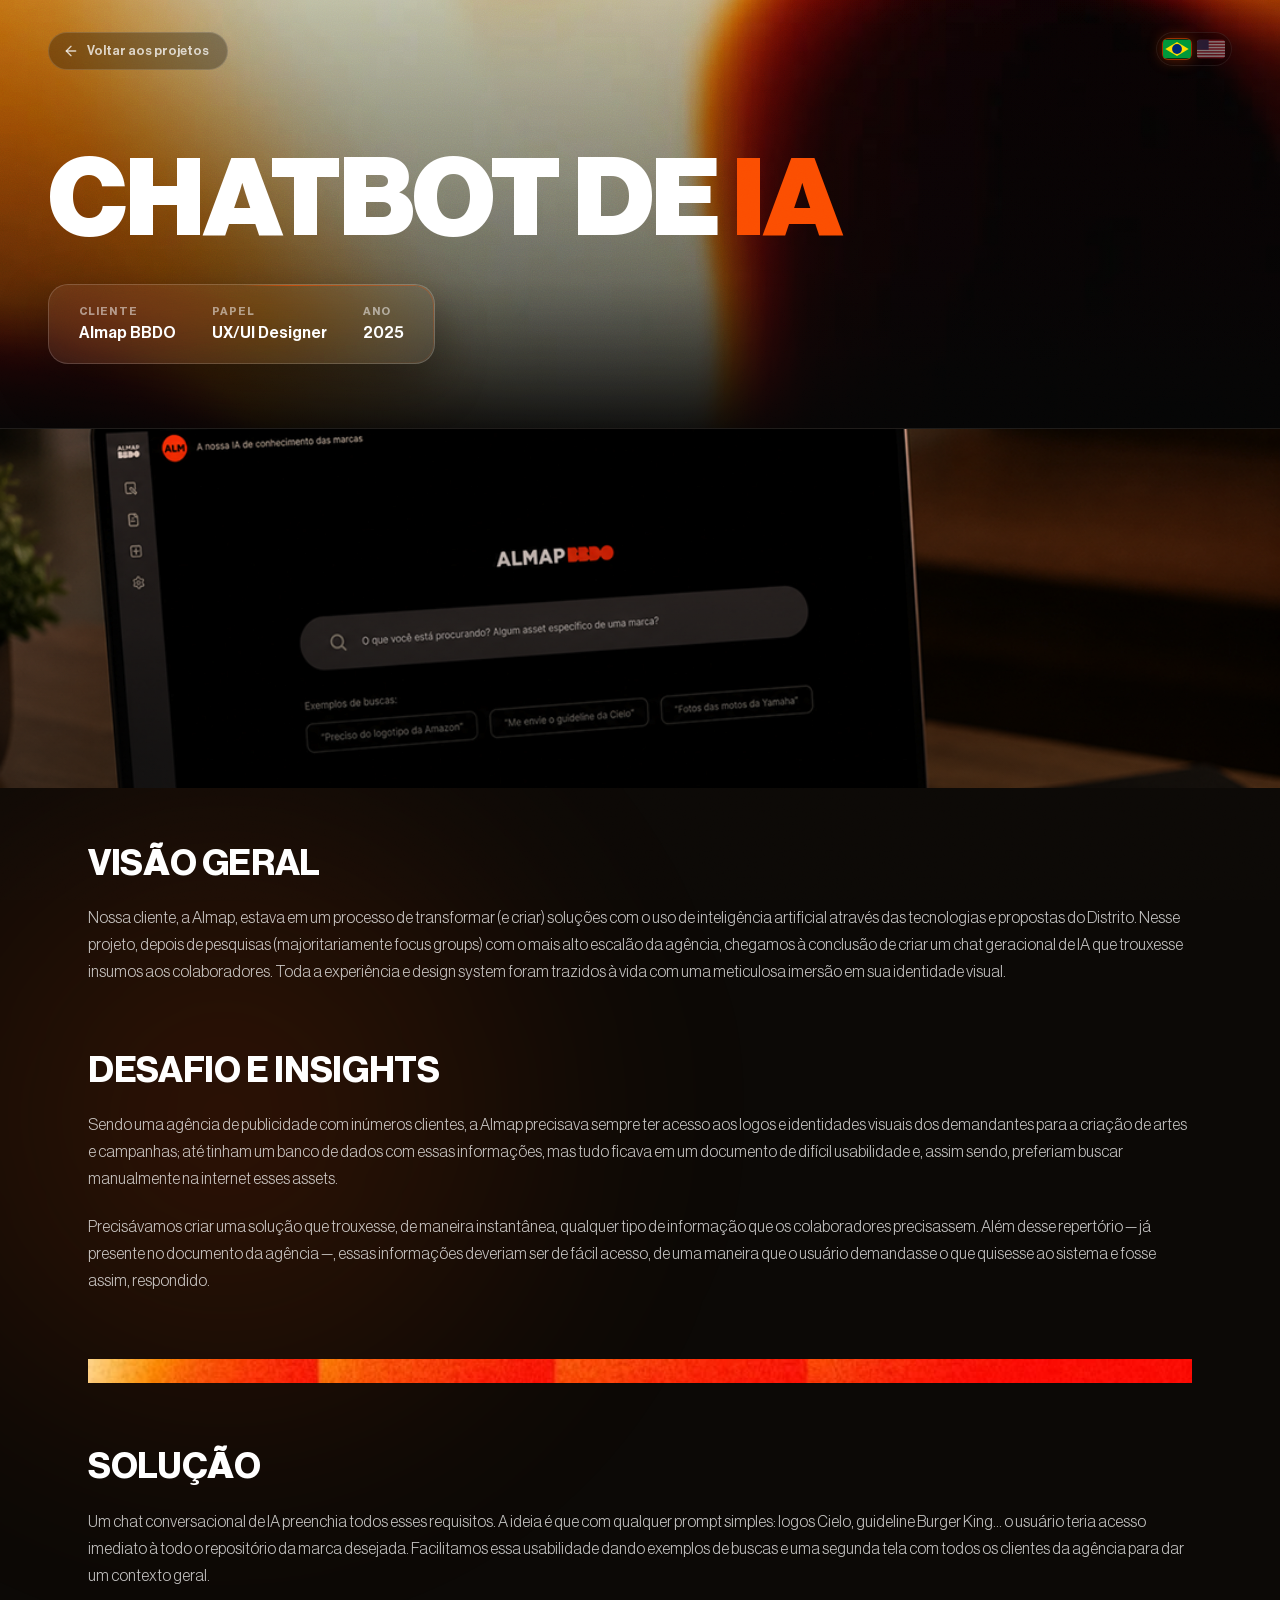
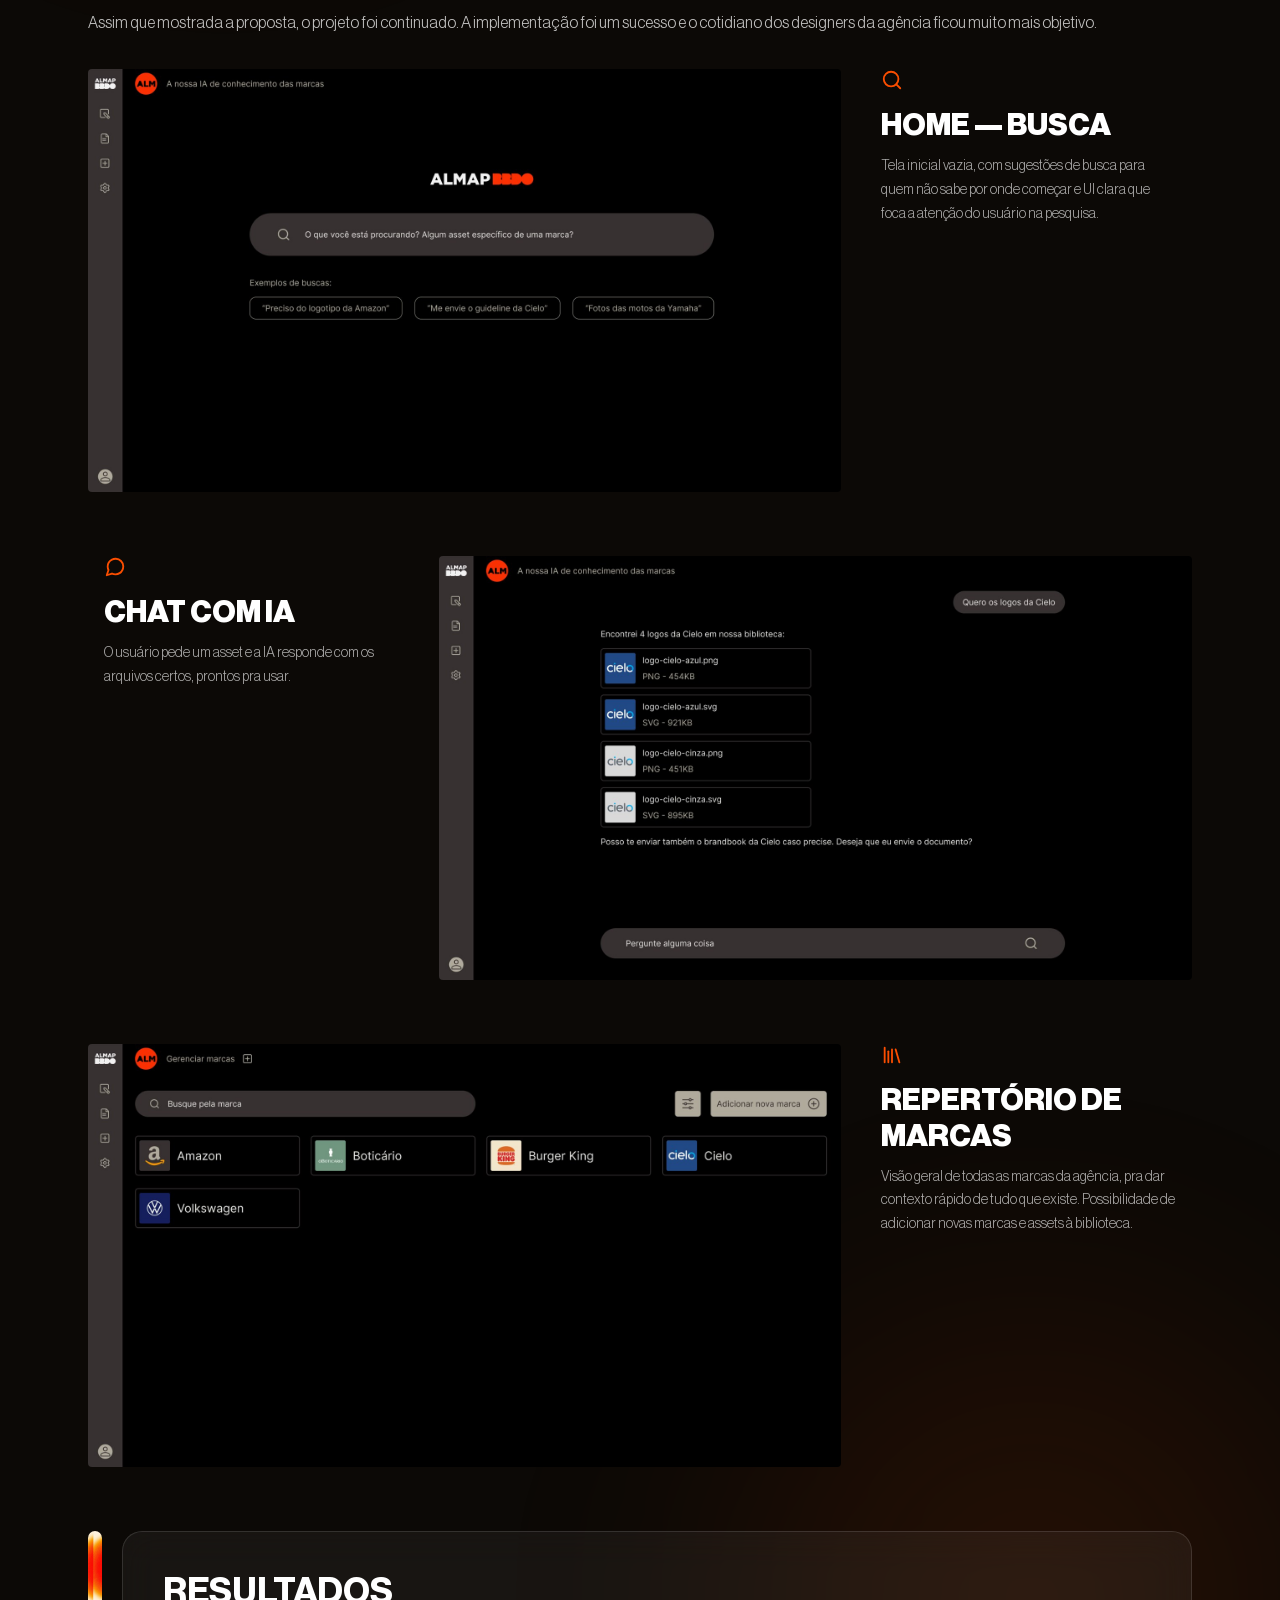
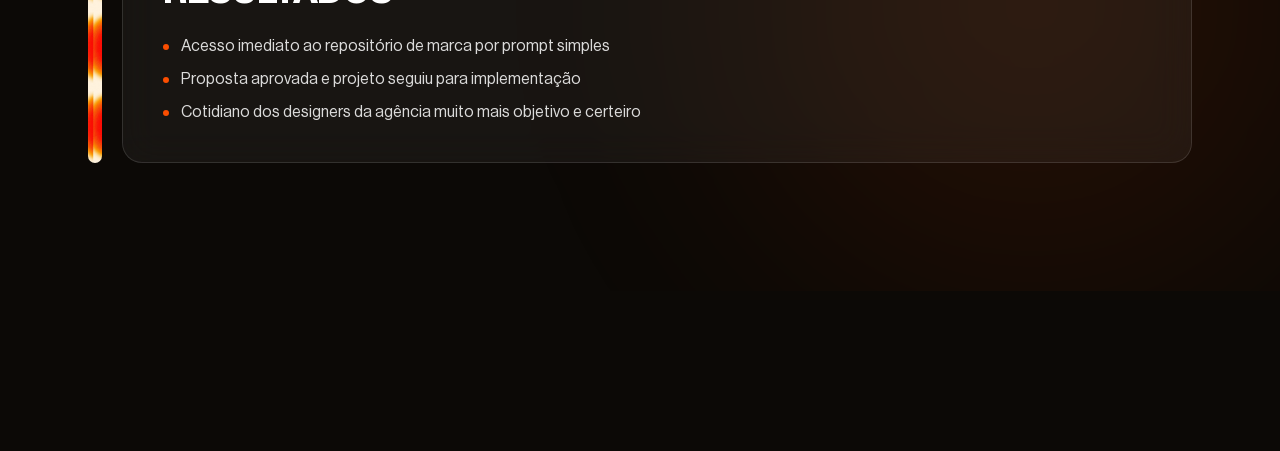
==== commit eb0bebd3: "Add a PT-BR / English language toggle across the whole site Two flag buttons in the topbar (and a fl" ====
--- a/projeto-almap.html
+++ b/projeto-almap.html
@@ -3,48 +3,64 @@
 <head>
 <meta charset="UTF-8" />
 <meta name="viewport" content="width=device-width, initial-scale=1.0" />
+<script type="text/javascript">
+    (function(c,l,a,r,i,t,y){
+        c[a]=c[a]||function(){(c[a].q=c[a].q||[]).push(arguments)};
+        t=l.createElement(r);t.async=1;t.src="https://www.clarity.ms/tag/"+i;
+        y=l.getElementsByTagName(r)[0];y.parentNode.insertBefore(t,y);
+    })(window, document, "clarity", "script", "yr7c797htj");
+</script>
 <title>Chatbot de IA — Pedro Perez Dela Torre</title>
 <meta name="description" content="Case study: chatbot de IA para busca de ativos de marca na Almap BBDO." />
 <link rel="icon" href="assets/favicon.png" />
 <link rel="stylesheet" href="css/style.css" />
 <link rel="stylesheet" href="css/case-study.css" />
 </head>
-<body class="case-study">
+<body class="case-study" data-i18n-title="almap.title" data-i18n-desc="almap.desc">
 
 <div class="cursor-glow" aria-hidden="true"></div>
 
 <a href="index.html#projetos" class="cs-back">
   <svg viewBox="0 0 24 24" fill="none" stroke="currentColor" stroke-width="2" stroke-linecap="round" stroke-linejoin="round"><path d="M19 12H5"/><path d="m12 19-7-7 7-7"/></svg>
-  Voltar aos projetos
+  <span data-i18n="cs.back">Voltar aos projetos</span>
 </a>
+
+<div class="lang-toggle cs-lang-toggle" role="group" aria-label="Idioma / Language">
+  <button type="button" class="lang-btn is-active" data-lang="pt" aria-pressed="true" aria-label="Português (Brasil)">
+    <svg viewBox="0 0 24 16" xmlns="http://www.w3.org/2000/svg" aria-hidden="true"><rect width="24" height="16" fill="#009739"/><polygon points="12,2 22,8 12,14 2,8" fill="#FEDD00"/><circle cx="12" cy="8" r="4.2" fill="#002776"/></svg>
+  </button>
+  <button type="button" class="lang-btn" data-lang="en" aria-pressed="false" aria-label="English (US)">
+    <svg viewBox="0 0 24 16" xmlns="http://www.w3.org/2000/svg" aria-hidden="true"><rect width="24" height="16" fill="#B22234"/><g fill="#fff"><rect y="1.23" width="24" height="1.23"/><rect y="3.69" width="24" height="1.23"/><rect y="6.15" width="24" height="1.23"/><rect y="8.62" width="24" height="1.23"/><rect y="11.08" width="24" height="1.23"/><rect y="13.54" width="24" height="1.23"/></g><rect width="10" height="8.62" fill="#3C3B6E"/></svg>
+  </button>
+</div>
 
 <section class="cs-hero">
   <div class="cs-heroimg" style="background-image:url('assets/case-study/vibe-flame.png')"></div>
   <div class="cs-darken"></div>
   <div class="cs-grain"></div>
   <div class="cs-hero-body">
-    <h1>Chatbot de <em>IA</em></h1>
+    <h1 data-i18n="almap.hero.h1">Chatbot de <em>IA</em></h1>
     <div class="cs-glass-card">
-      <div class="meta-item"><label>Cliente</label><span>Almap BBDO</span></div>
-      <div class="meta-item"><label>Papel</label><span>UX/UI Designer</span></div>
-      <div class="meta-item"><label>Ano</label><span>2025</span></div>
+      <div class="meta-item"><label data-i18n="cs.meta.client">Cliente</label><span>Almap BBDO</span></div>
+      <div class="meta-item"><label data-i18n="cs.meta.role">Papel</label><span>UX/UI Designer</span></div>
+      <div class="meta-item"><label data-i18n="cs.meta.year">Ano</label><span>2025</span></div>
     </div>
   </div>
 </section>
 
-<div class="cs-cover-wrap"><img src="assets/project-almap-cover.png" alt="Chatbot de IA" style="object-position:center 20%;" /></div>
+<div class="cs-cover-wrap"><img src="assets/project-almap-cover.png" alt="Chatbot de IA" style="object-position:center 20%;" data-i18n-attr="alt:almap.cover.alt" /></div>
 
 <div class="cs-content">
   <div class="glow-spot a"></div>
   <div>
-    <h2 class="cs-section-title">Visão geral</h2>
-    <p class="cs-body-text">Nossa cliente, a Almap, estava em um processo de transformar (e criar) soluções com o uso de inteligência artificial através das tecnologias e propostas do Distrito. Nesse projeto, depois de pesquisas (majoritariamente focus groups) com o mais alto escalão da agência, chegamos à conclusão de criar um chat geracional de IA que trouxesse insumos aos colaboradores. Toda a experiência e design system foram trazidos à vida com uma meticulosa imersão em sua identidade visual.</p>
+    <h2 class="cs-section-title" data-i18n="cs.section.overview">Visão geral</h2>
+    <p class="cs-body-text" data-i18n="almap.overview.p1">Nossa cliente, a Almap, estava em um processo de transformar (e criar) soluções com o uso de inteligência artificial através das tecnologias e propostas do Distrito. Nesse projeto, depois de pesquisas (majoritariamente focus groups) com o mais alto escalão da agência, chegamos à conclusão de criar um chat geracional de IA que trouxesse insumos aos colaboradores. Toda a experiência e design system foram trazidos à vida com uma meticulosa imersão em sua identidade visual.</p>
   </div>
 
   <div>
-    <h2 class="cs-section-title">Desafio e insights</h2>
-    <p class="cs-body-text">Sendo uma agência de publicidade com inúmeros clientes, a Almap precisava sempre ter acesso aos logos e identidades visuais dos demandantes para a criação de artes e campanhas; até tinham um banco de dados com essas informações, mas tudo ficava em um documento de difícil usabilidade e, assim sendo, preferiam buscar manualmente na internet esses assets.</p>
-    <p class="cs-body-text" style="margin-top:20px;">Precisávamos criar uma solução que trouxesse, de maneira instantânea, qualquer tipo de informação que os colaboradores precisassem. Além desse repertório — já presente no documento da agência —, essas informações deveriam ser de fácil acesso, de uma maneira que o usuário demandasse o que quisesse ao sistema e fosse assim, respondido.</p>
+    <h2 class="cs-section-title" data-i18n="cs.section.challenge">Desafio e insights</h2>
+    <p class="cs-body-text" data-i18n="almap.challenge.p1">Sendo uma agência de publicidade com inúmeros clientes, a Almap precisava sempre ter acesso aos logos e identidades visuais dos demandantes para a criação de artes e campanhas; até tinham um banco de dados com essas informações, mas tudo ficava em um documento de difícil usabilidade e, assim sendo, preferiam buscar manualmente na internet esses assets.</p>
+    <p class="cs-body-text" style="margin-top:20px;" data-i18n="almap.challenge.p2">Precisávamos criar uma solução que trouxesse, de maneira instantânea, qualquer tipo de informação que os colaboradores precisassem. Além desse repertório — já presente no documento da agência —, essas informações deveriam ser de fácil acesso, de uma maneira que o usuário demandasse o que quisesse ao sistema e fosse assim, respondido.</p>
   </div>
 </div>
 
@@ -53,33 +69,33 @@
 <div class="cs-content">
   <div class="glow-spot c"></div>
   <div>
-    <h2 class="cs-section-title">Solução</h2>
-    <p class="cs-body-text">Um chat conversacional de IA preenchia todos esses requisitos. A ideia é que com qualquer prompt simples: logos Cielo, guideline Burger King… o usuário teria acesso imediato à todo o repositório da marca desejada. Facilitamos essa usabilidade dando exemplos de buscas e uma segunda tela com todos os clientes da agência para dar um contexto geral.</p>
-    <p class="cs-body-text" style="margin-top:20px;">Assim que mostrada a proposta, o projeto foi continuado. A implementação foi um sucesso e o cotidiano dos designers da agência ficou muito mais objetivo.</p>
+    <h2 class="cs-section-title" data-i18n="cs.section.solution">Solução</h2>
+    <p class="cs-body-text" data-i18n="almap.solution.p1">Um chat conversacional de IA preenchia todos esses requisitos. A ideia é que com qualquer prompt simples: logos Cielo, guideline Burger King… o usuário teria acesso imediato à todo o repositório da marca desejada. Facilitamos essa usabilidade dando exemplos de buscas e uma segunda tela com todos os clientes da agência para dar um contexto geral.</p>
+    <p class="cs-body-text" style="margin-top:20px;" data-i18n="almap.solution.p2">Assim que mostrada a proposta, o projeto foi continuado. A implementação foi um sucesso e o cotidiano dos designers da agência ficou muito mais objetivo.</p>
 
     <div class="cs-zigzag">
       <div class="cs-zigzag-row">
-        <div class="cs-zigzag-imgwrap"><img src="assets/case-study/almap/home.jpg" alt="Home — busca" /></div>
+        <div class="cs-zigzag-imgwrap"><img src="assets/case-study/almap/home.jpg" alt="Home — busca" data-i18n-attr="alt:almap.zigzag.alt1" /></div>
         <div class="cs-zigzag-text">
           <div class="cs-zigzag-num"><svg viewBox="0 0 24 24" fill="none" stroke="currentColor" stroke-width="2" stroke-linecap="round" stroke-linejoin="round"><circle cx="11" cy="11" r="8"/><path d="m21 21-4.3-4.3"/></svg></div>
-          <div class="cs-zigzag-title">Home — busca</div>
-          <div class="cs-zigzag-desc">Tela inicial vazia, com sugestões de busca para quem não sabe por onde começar e UI clara que foca a atenção do usuário na pesquisa.</div>
+          <div class="cs-zigzag-title" data-i18n="almap.zigzag.title1">Home — busca</div>
+          <div class="cs-zigzag-desc" data-i18n="almap.zigzag.desc1">Tela inicial vazia, com sugestões de busca para quem não sabe por onde começar e UI clara que foca a atenção do usuário na pesquisa.</div>
         </div>
       </div>
       <div class="cs-zigzag-row rev">
-        <div class="cs-zigzag-imgwrap"><img src="assets/case-study/almap/chat.jpg" alt="Chat com IA" /></div>
+        <div class="cs-zigzag-imgwrap"><img src="assets/case-study/almap/chat.jpg" alt="Chat com IA" data-i18n-attr="alt:almap.zigzag.alt2" /></div>
         <div class="cs-zigzag-text">
           <div class="cs-zigzag-num"><svg viewBox="0 0 24 24" fill="none" stroke="currentColor" stroke-width="2" stroke-linecap="round" stroke-linejoin="round"><path d="M21 11.5a8.38 8.38 0 0 1-.9 3.8 8.5 8.5 0 0 1-7.6 4.7 8.38 8.38 0 0 1-3.8-.9L3 21l1.9-5.7a8.38 8.38 0 0 1-.9-3.8 8.5 8.5 0 0 1 4.7-7.6 8.38 8.38 0 0 1 3.8-.9h.5a8.48 8.48 0 0 1 8 8v.5z"/></svg></div>
-          <div class="cs-zigzag-title">Chat com IA</div>
-          <div class="cs-zigzag-desc">O usuário pede um asset e a IA responde com os arquivos certos, prontos pra usar.</div>
+          <div class="cs-zigzag-title" data-i18n="almap.zigzag.title2">Chat com IA</div>
+          <div class="cs-zigzag-desc" data-i18n="almap.zigzag.desc2">O usuário pede um asset e a IA responde com os arquivos certos, prontos pra usar.</div>
         </div>
       </div>
       <div class="cs-zigzag-row">
-        <div class="cs-zigzag-imgwrap"><img src="assets/case-study/almap/marcas.jpg" alt="Gerenciar marcas" /></div>
+        <div class="cs-zigzag-imgwrap"><img src="assets/case-study/almap/marcas.jpg" alt="Gerenciar marcas" data-i18n-attr="alt:almap.zigzag.alt3" /></div>
         <div class="cs-zigzag-text">
           <div class="cs-zigzag-num"><svg viewBox="0 0 24 24" fill="none" stroke="currentColor" stroke-width="2" stroke-linecap="round" stroke-linejoin="round"><path d="m16 6 4 14"/><path d="M12 6v14"/><path d="M8 8v12"/><path d="M4 4v16"/></svg></div>
-          <div class="cs-zigzag-title">Repertório de marcas</div>
-          <div class="cs-zigzag-desc">Visão geral de todas as marcas da agência, pra dar contexto rápido de tudo que existe. Possibilidade de adicionar novas marcas e assets à biblioteca.</div>
+          <div class="cs-zigzag-title" data-i18n="almap.zigzag.title3">Repertório de marcas</div>
+          <div class="cs-zigzag-desc" data-i18n="almap.zigzag.desc3">Visão geral de todas as marcas da agência, pra dar contexto rápido de tudo que existe. Possibilidade de adicionar novas marcas e assets à biblioteca.</div>
         </div>
       </div>
     </div>
@@ -88,16 +104,17 @@
   <div class="cs-result-row">
     <div class="cs-rail-accent"></div>
     <div class="cs-result-card">
-      <h2 class="cs-section-title" style="margin-bottom:24px;">Resultados</h2>
+      <h2 class="cs-section-title" style="margin-bottom:24px;" data-i18n="cs.section.results">Resultados</h2>
       <ul class="cs-result-list">
-        <li>Acesso imediato ao repositório de marca por prompt simples</li>
-        <li>Proposta aprovada e projeto seguiu para implementação</li>
-        <li>Cotidiano dos designers da agência muito mais objetivo e certeiro</li>
+        <li data-i18n="almap.results.li1">Acesso imediato ao repositório de marca por prompt simples</li>
+        <li data-i18n="almap.results.li2">Proposta aprovada e projeto seguiu para implementação</li>
+        <li data-i18n="almap.results.li3">Cotidiano dos designers da agência muito mais objetivo e certeiro</li>
       </ul>
     </div>
   </div>
 </div>
 
+<script src="js/i18n.js"></script>
 <script src="js/main.js"></script>
 </body>
 </html>
--- a/css/style.css
+++ b/css/style.css
@@ -40,6 +40,17 @@
   font-weight: 700;
   font-style: normal;
   font-display: swap;
+}
+/* The Bold file's cmap maps uppercase Ã/Õ to the wrong (acute-accented)
+   glyphs. Borrow just those two codepoints from the Black weight, which
+   has them correct, so "VISÃO"/"RAZÕES" etc. render with a proper til. */
+@font-face {
+  font-family: "Neue Haas Display";
+  src: url("../fonts/NeueHaasDisplayBlack.ttf") format("truetype");
+  font-weight: 700;
+  font-style: normal;
+  font-display: swap;
+  unicode-range: U+00C3, U+00D5;
 }
 @font-face {
   font-family: "Neue Haas Display";
@@ -57,7 +68,7 @@
   background: #0a0a0a;
   color: #fff;
   -webkit-font-smoothing: antialiased;
-  overflow-x: hidden;
+  overflow: hidden;
 }
 img { display: block; max-width: 100%; }
 a { color: inherit; text-decoration: none; }
@@ -81,10 +92,10 @@
   height: 640px;
   margin: -320px 0 0 -320px;
   border-radius: 50%;
-  background: radial-gradient(circle, rgba(251, 78, 1, 0.35), transparent 70%);
+  background: radial-gradient(circle, rgba(251, 78, 1, 0.45), transparent 70%);
   filter: blur(70px);
   pointer-events: none;
-  z-index: -2;
+  z-index: 0;
   opacity: 0;
   transition: opacity 0.5s ease;
   will-change: transform;
@@ -92,10 +103,6 @@
 .cursor-glow.is-active { opacity: 1; }
 
 /* ---------- Interactive pulse (hover + click) ---------- */
-@keyframes pulse-glow {
-  0%, 100% { box-shadow: 0 0 0 0 rgba(251, 78, 1, 0.45); }
-  50% { box-shadow: 0 0 0 10px rgba(251, 78, 1, 0); }
-}
 @keyframes pulse-ripple {
   from { transform: scale(1); opacity: 0.9; }
   to { transform: scale(9); opacity: 0; }
@@ -121,12 +128,13 @@
 .nav-pill a { border-radius: 50%; }
 .contact-col a,
 .back-top { border-radius: 6px; }
-.nav-pill a:hover,
+.project-card,
+.arrow-btn {
+  transition: box-shadow 0.25s ease;
+}
 .project-card:hover,
-.contact-col a:hover,
-.back-top:hover,
 .arrow-btn:hover {
-  animation: pulse-glow 1.6s ease-out infinite;
+  box-shadow: 0 0 0 1px rgba(251, 78, 1, 0.5), 0 0 22px 4px rgba(251, 78, 1, 0.4);
 }
 
 /* ---------- Topbar: logo | nav pill | name, all on one vertical axis ---------- */
@@ -147,12 +155,29 @@
 
 .logo-mark {
   justify-self: start;
+  cursor: default;
+  pointer-events: none;
   transition: opacity 0.3s ease, transform 0.3s ease;
 }
 .logo-mark img { width: 38px; height: auto; display: block; }
 
+.topbar-right {
+  justify-self: end;
+  display: flex;
+  align-items: center;
+  gap: clamp(12px, 2vw, 20px);
+  max-width: 100%;
+}
+
+.name-col {
+  display: flex;
+  flex-direction: column;
+  align-items: flex-end;
+  gap: 4px;
+  max-width: 100%;
+  transition: opacity 0.3s ease, transform 0.3s ease;
+}
 .topbar .name {
-  justify-self: end;
   font-weight: 400;
   font-size: clamp(15px, 1.6vw, 22px);
   letter-spacing: 0.01em;
@@ -160,14 +185,55 @@
   overflow: hidden;
   text-overflow: ellipsis;
   max-width: 100%;
-  transition: opacity 0.3s ease, transform 0.3s ease;
-}
+}
+.resume-link {
+  font-size: clamp(12px, 1.1vw, 14px);
+  font-weight: 400;
+  color: rgba(255, 255, 255, 0.55);
+  text-decoration: underline;
+  text-underline-offset: 2px;
+  transition: color 0.2s ease;
+}
+.resume-link:hover { color: var(--black); }
 
 .topbar.is-scrolled .logo-mark,
-.topbar.is-scrolled .name {
+.topbar.is-scrolled .topbar-right {
   opacity: 0;
   transform: translateY(-6px);
   pointer-events: none;
+}
+
+/* ---------- Language toggle ---------- */
+.lang-toggle {
+  display: flex;
+  align-items: center;
+  gap: 6px;
+  padding: 6px;
+  background: rgba(0, 0, 0, 0.14);
+  backdrop-filter: blur(10px);
+  -webkit-backdrop-filter: blur(10px);
+  border-radius: 999px;
+  border: 1px solid rgba(255, 255, 255, 0.08);
+}
+.lang-btn {
+  display: flex;
+  align-items: center;
+  justify-content: center;
+  width: 28px;
+  height: 20px;
+  padding: 0;
+  border: none;
+  border-radius: 5px;
+  background: transparent;
+  cursor: pointer;
+  opacity: 0.45;
+  transition: opacity 0.2s ease, box-shadow 0.2s ease;
+}
+.lang-btn svg { width: 100%; height: 100%; display: block; border-radius: 4px; }
+.lang-btn:hover { opacity: 0.75; }
+.lang-btn.is-active {
+  opacity: 1;
+  box-shadow: 0 0 0 1px rgba(251, 78, 1, 0.5), 0 0 14px 2px rgba(251, 78, 1, 0.35);
 }
 
 .nav-pill {
@@ -187,7 +253,7 @@
   justify-content: center;
   width: 36px;
   height: 36px;
-  color: rgba(255, 255, 255, 0.4);
+  color: #666;
   transition: color 0.2s ease;
 }
 .nav-pill a svg {
@@ -199,7 +265,7 @@
   width: 21px;
   height: 21px;
 }
-.nav-pill a:hover { color: rgba(255, 255, 255, 0.7); }
+.nav-pill a:hover { color: var(--orange); }
 .nav-pill a.is-active {
   color: #fff;
 }
@@ -213,14 +279,19 @@
   min-height: 100vh;
   min-height: 100dvh;
   background-color: #fa4f02;
-  background-image: url("../assets/home-bg.png");
-  background-size: auto 115%;
-  background-position: center calc(100% + 35px);
-  background-repeat: no-repeat;
   display: flex;
   align-items: center;
   overflow: hidden;
   scroll-margin-top: var(--topbar-h);
+}
+.hero-video {
+  position: absolute;
+  inset: 0;
+  width: 100%;
+  height: 100%;
+  object-fit: cover;
+  object-position: center 68%;
+  z-index: 0;
 }
 .hero-inner {
   position: relative;
@@ -260,7 +331,6 @@
 #projetos {
   position: relative;
   overflow: hidden;
-  background-color: var(--black);
   background-image: url("../assets/projects-bg-plain.png");
   background-size: 100% auto;
   background-position: top center;
@@ -285,6 +355,7 @@
 }
 .projects-hero {
   position: relative;
+  z-index: 1;
   min-height: 60vh;
   display: flex;
   align-items: flex-end;
@@ -297,6 +368,7 @@
 
 .project-list {
   position: relative;
+  z-index: 1;
   display: flex;
   flex-direction: column;
   gap: clamp(32px, 6vw, 64px);
@@ -307,6 +379,7 @@
 
 .project-card {
   position: relative;
+  z-index: 1;
   border-radius: 20px;
   overflow: hidden;
   background: #050505;
@@ -469,7 +542,7 @@
   color: rgba(255, 255, 255, 0.55);
   transition: color 0.2s ease;
 }
-.back-top:hover { color: #fff; }
+.back-top:hover { color: var(--orange); }
 
 /* ---------- Responsive ---------- */
 @media (max-width: 860px) {
@@ -492,19 +565,10 @@
     bottom: 40px;
   }
   .hero-tags {
-    position: absolute;
-    top: calc(var(--topbar-h) + 16px);
-    right: var(--page-pad);
-    margin-top: 0;
-    align-items: flex-end;
-    gap: 8px;
+    display: none;
   }
-  .tags-row {
-    flex-direction: column;
-    align-items: flex-end;
-    gap: 8px;
-  }
-  .topbar .name { display: none; }
+  .topbar-right .name-col { display: none; }
+  .topbar .logo-mark { pointer-events: auto; cursor: pointer; }
   .logo-mark img { width: 28px; }
   .hero-name {
     display: block;
@@ -528,11 +592,9 @@
 @media (prefers-reduced-motion: reduce) {
   .cursor-glow { display: none; }
   .pulse-ripple { display: none; }
-  .nav-pill a:hover,
-  .project-card:hover,
-  .contact-col a:hover,
-  .back-top:hover,
-  .arrow-btn:hover {
-    animation: none;
+  .project-card,
+  .back-top,
+  .arrow-btn {
+    transition: none;
   }
 }
--- a/css/case-study.css
+++ b/css/case-study.css
@@ -3,7 +3,6 @@
 body.case-study {
   background: #0c0906;
   position: relative;
-  overflow-x: hidden;
 }
 
 /* continuous grain across the whole page */
@@ -50,10 +49,21 @@
   border: 1px solid rgba(255, 255, 255, 0.14);
   border-radius: 999px;
   padding: 10px 18px 10px 14px;
-  transition: color 0.2s ease, background 0.2s ease;
+  transition: color 0.2s ease, background 0.2s ease, box-shadow 0.25s ease;
 }
 .cs-back svg { width: 16px; height: 16px; }
-.cs-back:hover { color: #fff; background: rgba(0, 0, 0, 0.5); animation: pulse-glow 1.6s ease-out infinite; }
+.cs-back:hover {
+  color: #fff;
+  background: rgba(0, 0, 0, 0.5);
+  box-shadow: 0 0 0 1px rgba(251, 78, 1, 0.5), 0 0 22px 4px rgba(251, 78, 1, 0.4);
+}
+
+.cs-lang-toggle {
+  position: fixed;
+  top: clamp(20px, 3vw, 32px);
+  right: clamp(20px, 4vw, 48px);
+  z-index: 40;
+}
 
 .eyebrow {
   display: inline-block;
@@ -329,28 +339,6 @@
   background-size: 400% auto;
   background-position: 15% center;
 }
-.cs-rail-accent::after {
-  content: "";
-  position: absolute;
-  inset: 0;
-  background: linear-gradient(
-    180deg,
-    transparent 0%,
-    rgba(255, 255, 255, 0.5) 45%,
-    rgba(255, 190, 140, 0.9) 50%,
-    rgba(255, 255, 255, 0.5) 55%,
-    transparent 100%
-  );
-  background-size: 100% 250%;
-  background-position: 0% 0%;
-  animation: rail-cascade 3.5s ease-in-out infinite;
-  mix-blend-mode: overlay;
-}
-@keyframes rail-cascade {
-  0% { background-position: 0% 0%; }
-  100% { background-position: 0% 100%; }
-}
-
 /* ---------- Glass border glow ---------- */
 @property --border-angle {
   syntax: "<angle>";
@@ -358,13 +346,11 @@
   initial-value: 0deg;
 }
 .cs-glass-card,
-.cs-result-card,
 .cs-compare figure,
 .cs-gallery-grid figure {
   position: relative;
 }
 .cs-glass-card::before,
-.cs-result-card::before,
 .cs-compare figure::before,
 .cs-gallery-grid figure::before {
   content: "";
@@ -393,10 +379,8 @@
 }
 
 @media (prefers-reduced-motion: reduce) {
-  .cs-back:hover { animation: none; }
-  .cs-rail-accent::after { animation: none; }
+  .cs-back { transition: none; }
   .cs-glass-card::before,
-  .cs-result-card::before,
   .cs-compare figure::before,
   .cs-gallery-grid figure::before {
     animation: none;
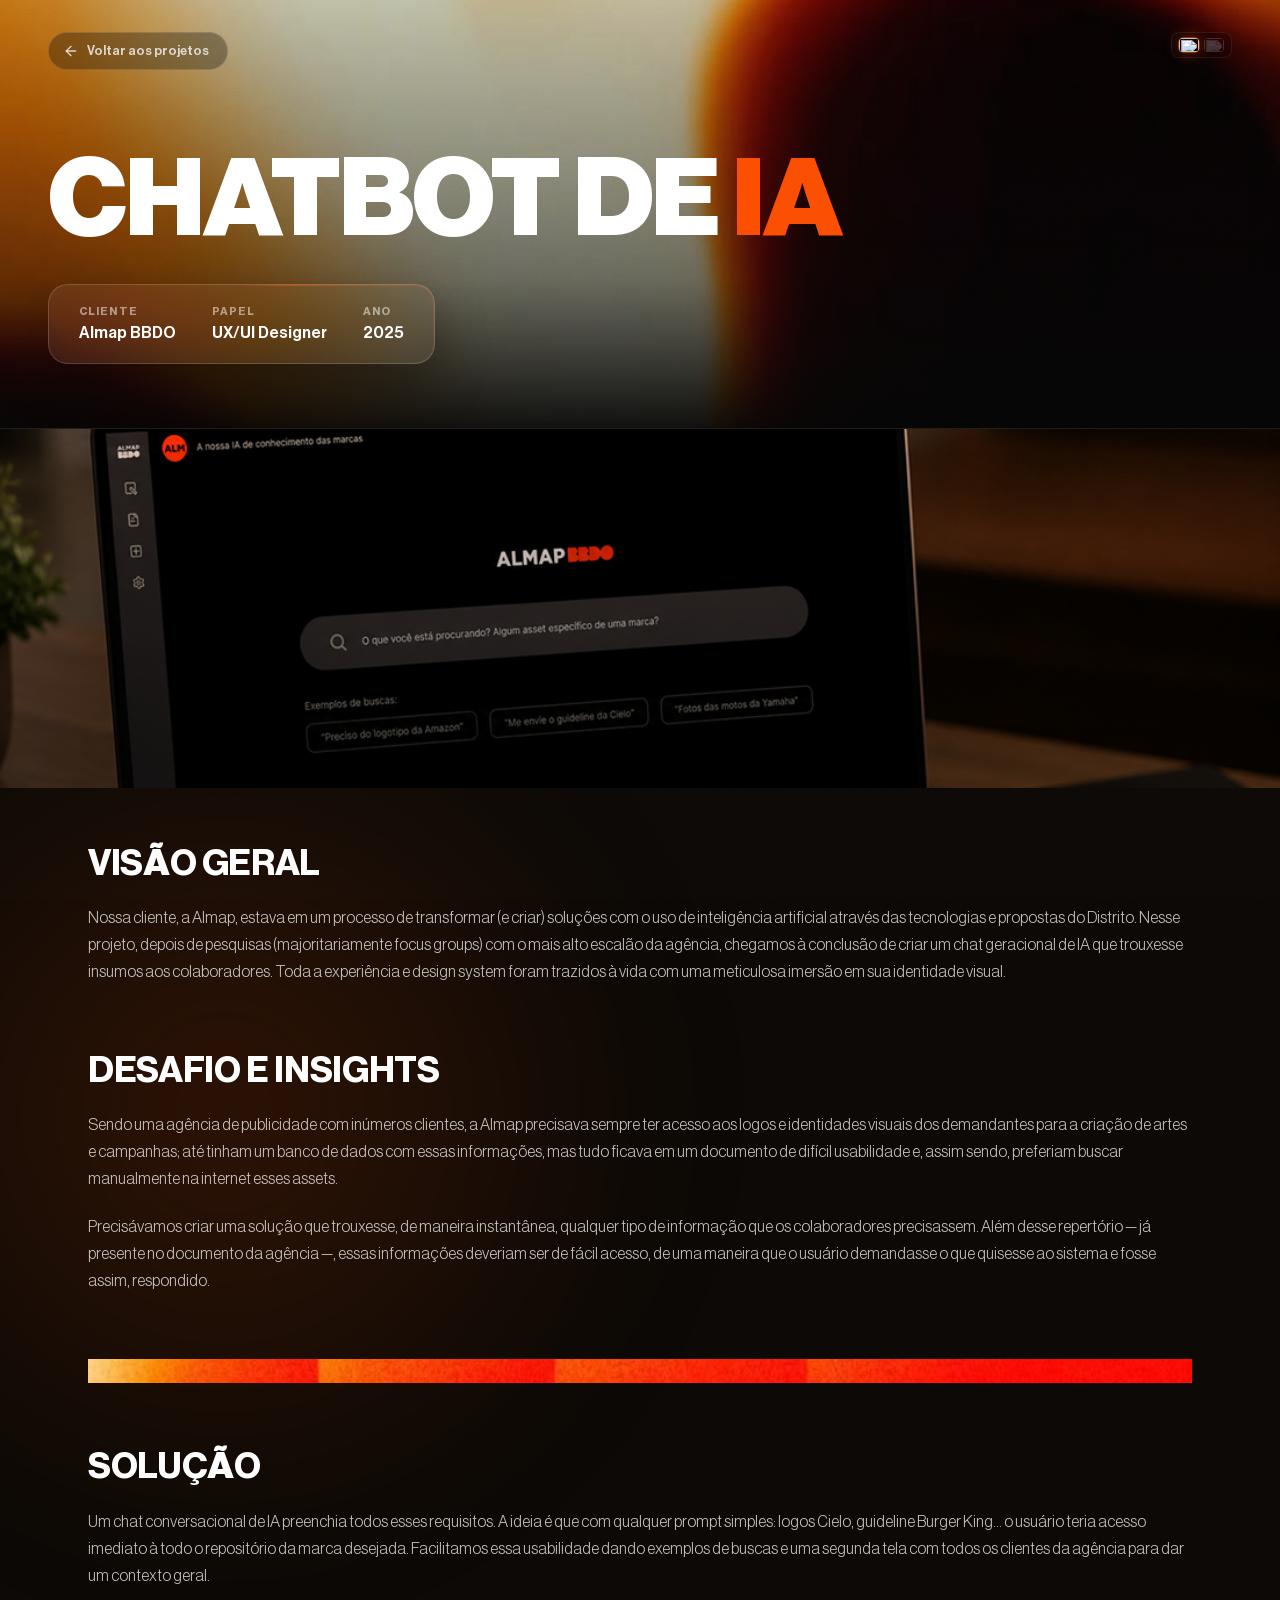
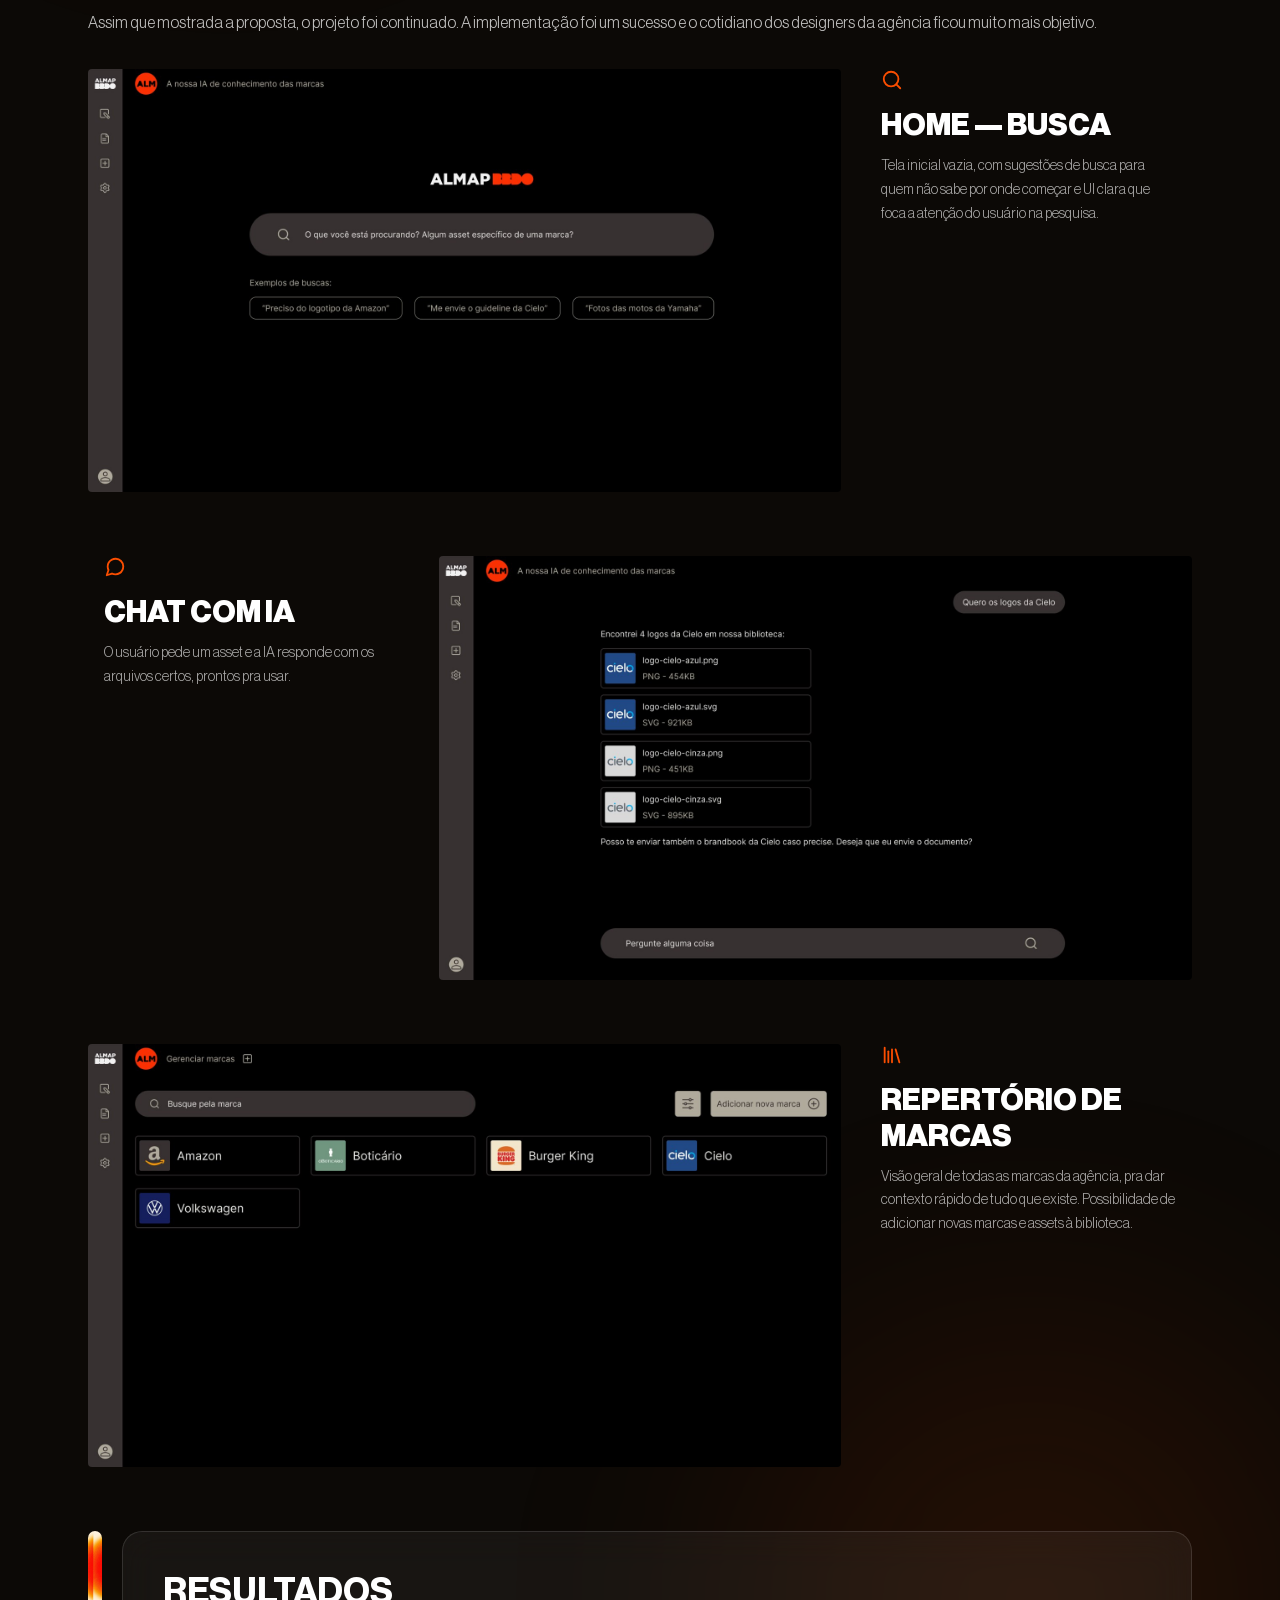
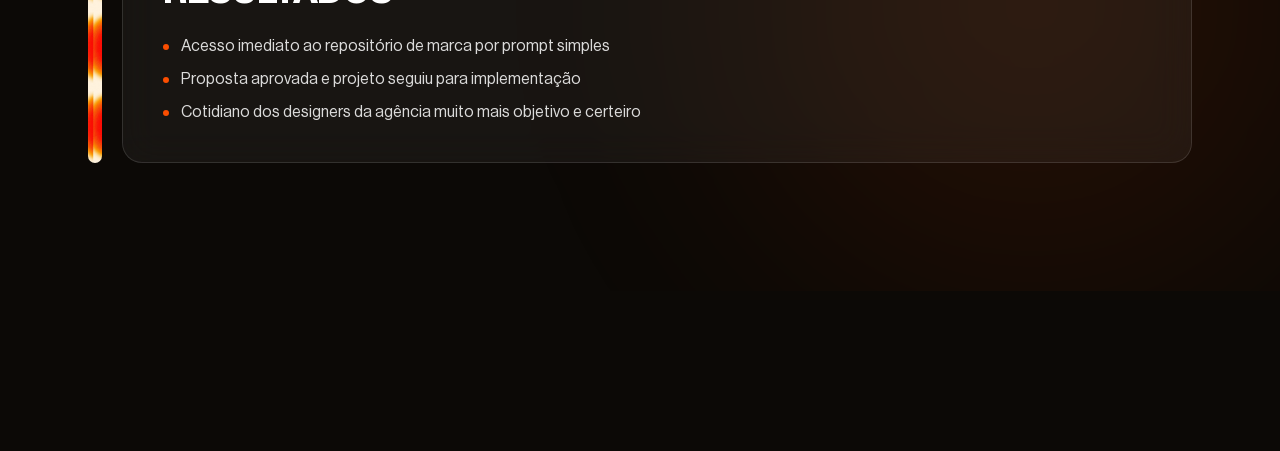
==== commit cea1d5f0: "Swap hand-drawn flag icons for proper flag SVGs Co-Authored-By: Claude Sonnet 5 <noreply@anthropic.c" ====
--- a/projeto-almap.html
+++ b/projeto-almap.html
@@ -27,10 +27,10 @@
 
 <div class="lang-toggle cs-lang-toggle" role="group" aria-label="Idioma / Language">
   <button type="button" class="lang-btn is-active" data-lang="pt" aria-pressed="true" aria-label="Português (Brasil)">
-    <svg viewBox="0 0 24 16" xmlns="http://www.w3.org/2000/svg" aria-hidden="true"><rect width="24" height="16" fill="#009739"/><polygon points="12,2 22,8 12,14 2,8" fill="#FEDD00"/><circle cx="12" cy="8" r="4.2" fill="#002776"/></svg>
+    <img src="assets/flags/br.svg" alt="" aria-hidden="true" />
   </button>
   <button type="button" class="lang-btn" data-lang="en" aria-pressed="false" aria-label="English (US)">
-    <svg viewBox="0 0 24 16" xmlns="http://www.w3.org/2000/svg" aria-hidden="true"><rect width="24" height="16" fill="#B22234"/><g fill="#fff"><rect y="1.23" width="24" height="1.23"/><rect y="3.69" width="24" height="1.23"/><rect y="6.15" width="24" height="1.23"/><rect y="8.62" width="24" height="1.23"/><rect y="11.08" width="24" height="1.23"/><rect y="13.54" width="24" height="1.23"/></g><rect width="10" height="8.62" fill="#3C3B6E"/></svg>
+    <img src="assets/flags/us.svg" alt="" aria-hidden="true" />
   </button>
 </div>
 
--- a/css/style.css
+++ b/css/style.css
@@ -164,8 +164,9 @@
 .topbar-right {
   justify-self: end;
   display: flex;
-  align-items: center;
-  gap: clamp(12px, 2vw, 20px);
+  flex-direction: column;
+  align-items: flex-end;
+  gap: 5px;
   max-width: 100%;
 }
 
@@ -207,30 +208,30 @@
 .lang-toggle {
   display: flex;
   align-items: center;
-  gap: 6px;
-  padding: 6px;
+  gap: 5px;
+  padding: 5px 7px;
   background: rgba(0, 0, 0, 0.14);
   backdrop-filter: blur(10px);
   -webkit-backdrop-filter: blur(10px);
-  border-radius: 999px;
+  border-radius: 8px;
   border: 1px solid rgba(255, 255, 255, 0.08);
 }
 .lang-btn {
   display: flex;
   align-items: center;
   justify-content: center;
-  width: 28px;
-  height: 20px;
+  width: 20px;
+  height: 14px;
   padding: 0;
   border: none;
   border-radius: 5px;
   background: transparent;
   cursor: pointer;
-  opacity: 0.45;
+  opacity: 0.22;
   transition: opacity 0.2s ease, box-shadow 0.2s ease;
 }
-.lang-btn svg { width: 100%; height: 100%; display: block; border-radius: 4px; }
-.lang-btn:hover { opacity: 0.75; }
+.lang-btn img { width: 100%; height: 100%; display: block; object-fit: cover; border-radius: 4px; }
+.lang-btn:hover { opacity: 0.5; }
 .lang-btn.is-active {
   opacity: 1;
   box-shadow: 0 0 0 1px rgba(251, 78, 1, 0.5), 0 0 14px 2px rgba(251, 78, 1, 0.35);
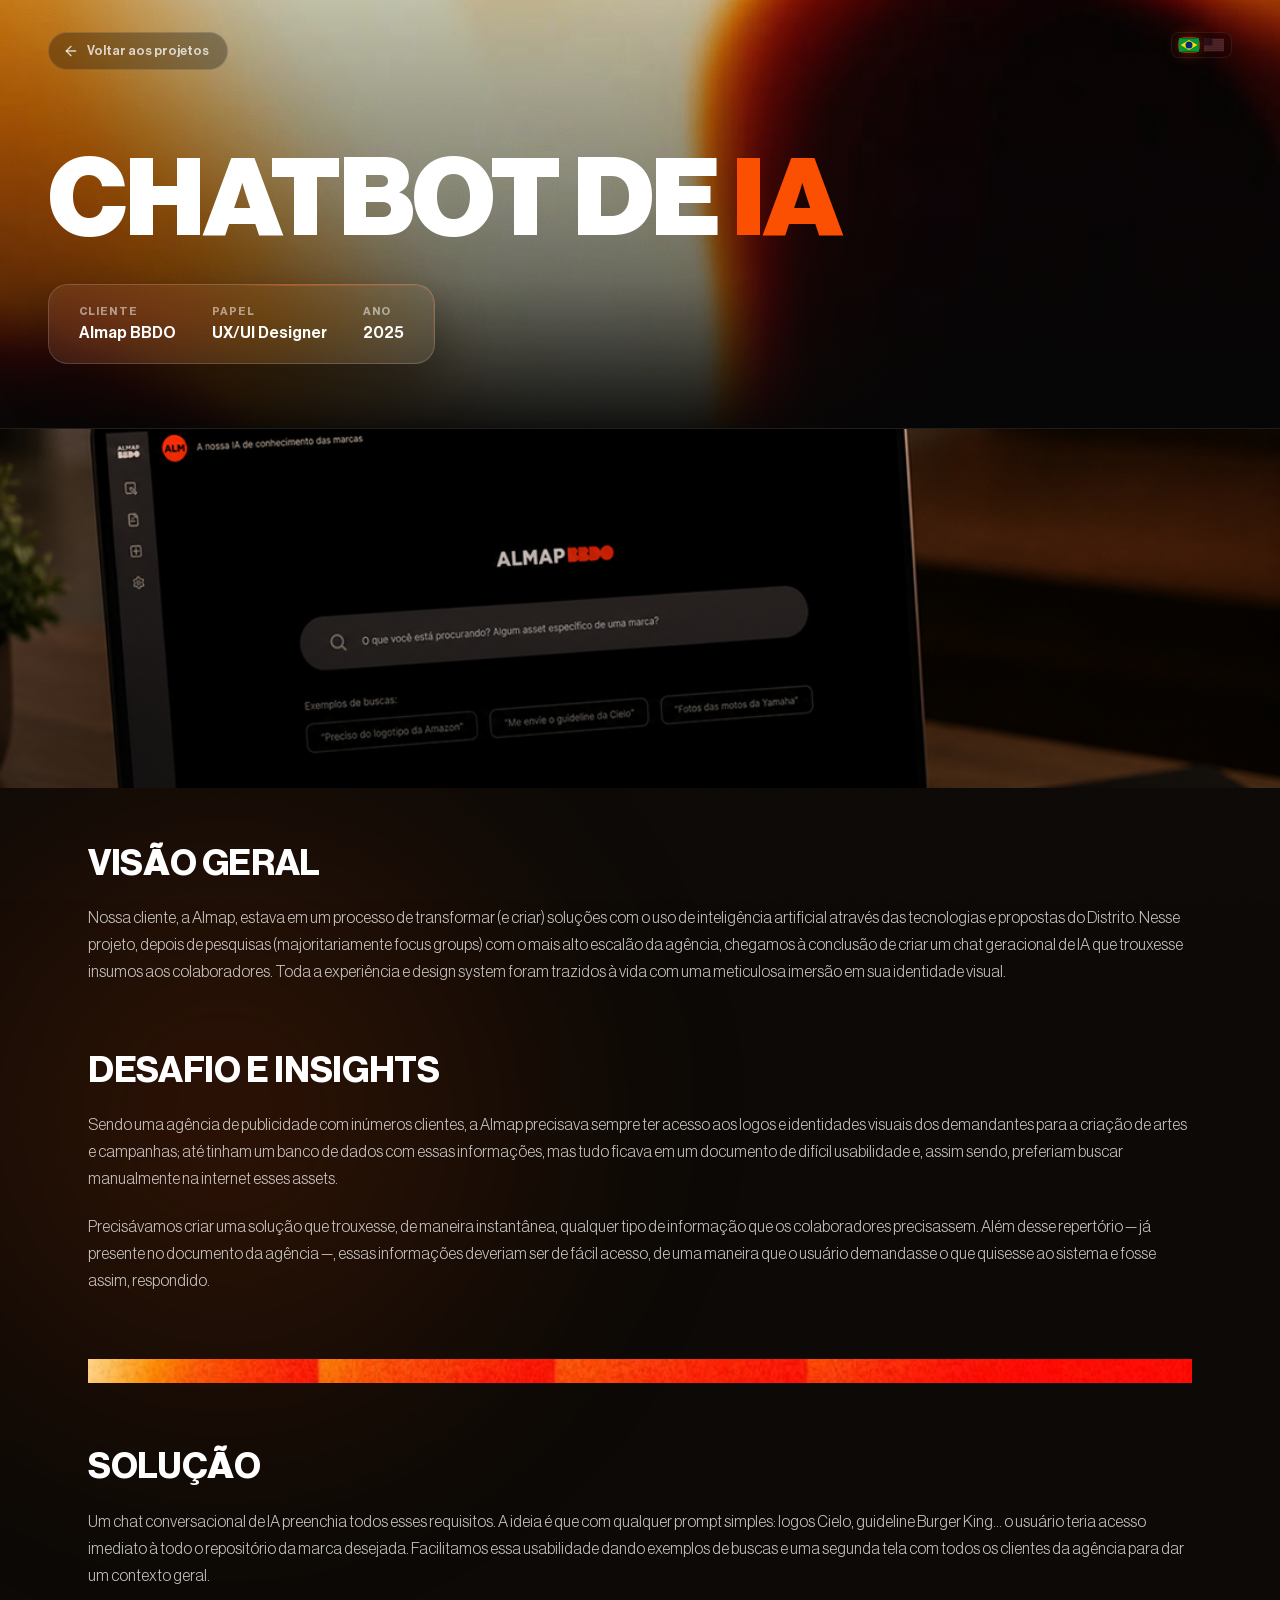
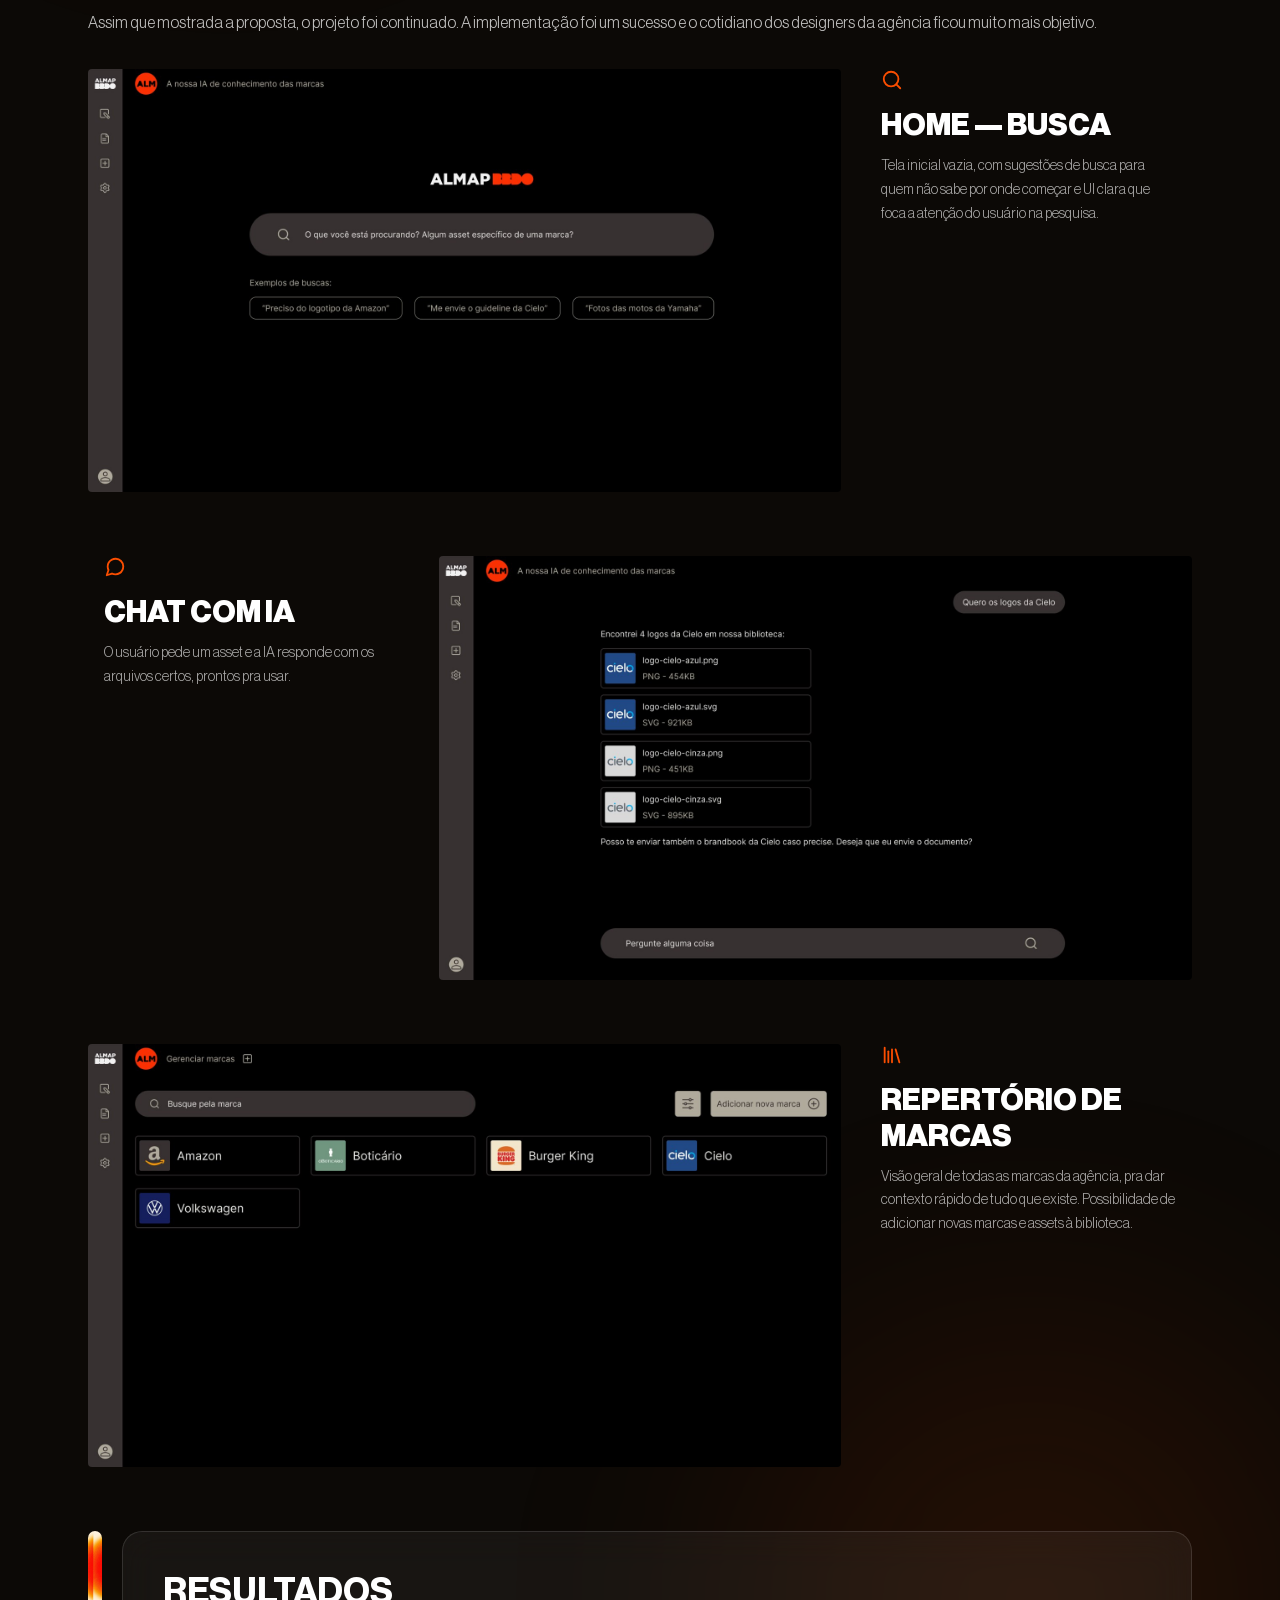
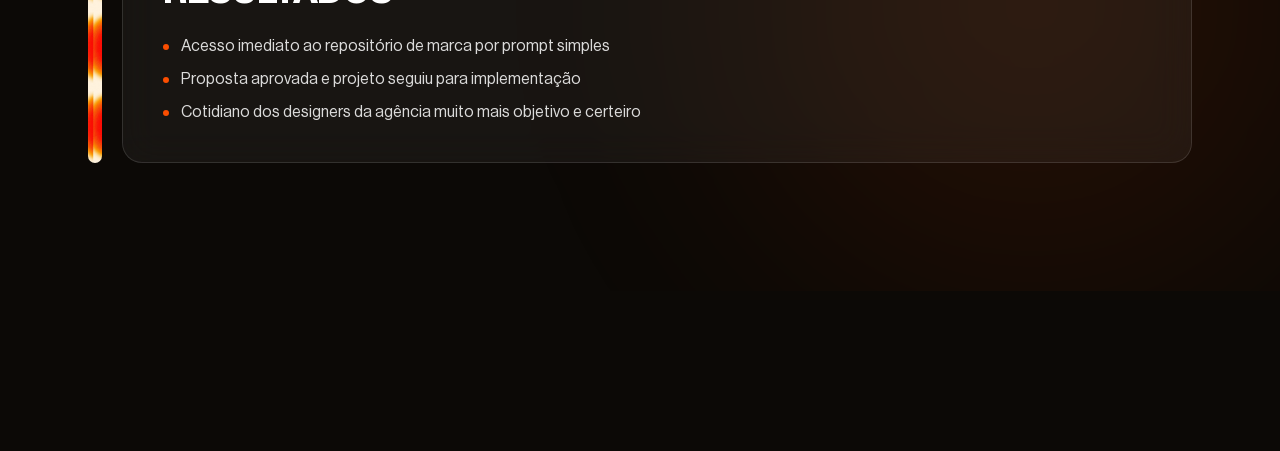
==== commit d166e7c9: "Revert to the hand-drawn flag icons, square corners Co-Authored-By: Claude Sonnet 5 <noreply@anthrop" ====
--- a/projeto-almap.html
+++ b/projeto-almap.html
@@ -27,10 +27,10 @@
 
 <div class="lang-toggle cs-lang-toggle" role="group" aria-label="Idioma / Language">
   <button type="button" class="lang-btn is-active" data-lang="pt" aria-pressed="true" aria-label="Português (Brasil)">
-    <img src="assets/flags/br.svg" alt="" aria-hidden="true" />
+    <svg viewBox="0 0 24 16" xmlns="http://www.w3.org/2000/svg" aria-hidden="true"><rect width="24" height="16" fill="#009739"/><polygon points="12,2 22,8 12,14 2,8" fill="#FEDD00"/><circle cx="12" cy="8" r="4.2" fill="#002776"/></svg>
   </button>
   <button type="button" class="lang-btn" data-lang="en" aria-pressed="false" aria-label="English (US)">
-    <img src="assets/flags/us.svg" alt="" aria-hidden="true" />
+    <svg viewBox="0 0 24 16" xmlns="http://www.w3.org/2000/svg" aria-hidden="true"><rect width="24" height="16" fill="#B22234"/><g fill="#fff"><rect y="1.23" width="24" height="1.23"/><rect y="3.69" width="24" height="1.23"/><rect y="6.15" width="24" height="1.23"/><rect y="8.62" width="24" height="1.23"/><rect y="11.08" width="24" height="1.23"/><rect y="13.54" width="24" height="1.23"/></g><rect width="10" height="8.62" fill="#3C3B6E"/></svg>
   </button>
 </div>
 
--- a/css/style.css
+++ b/css/style.css
@@ -230,7 +230,7 @@
   opacity: 0.22;
   transition: opacity 0.2s ease, box-shadow 0.2s ease;
 }
-.lang-btn img { width: 100%; height: 100%; display: block; object-fit: cover; border-radius: 4px; }
+.lang-btn svg { width: 100%; height: 100%; display: block; border-radius: 0; }
 .lang-btn:hover { opacity: 0.5; }
 .lang-btn.is-active {
   opacity: 1;
